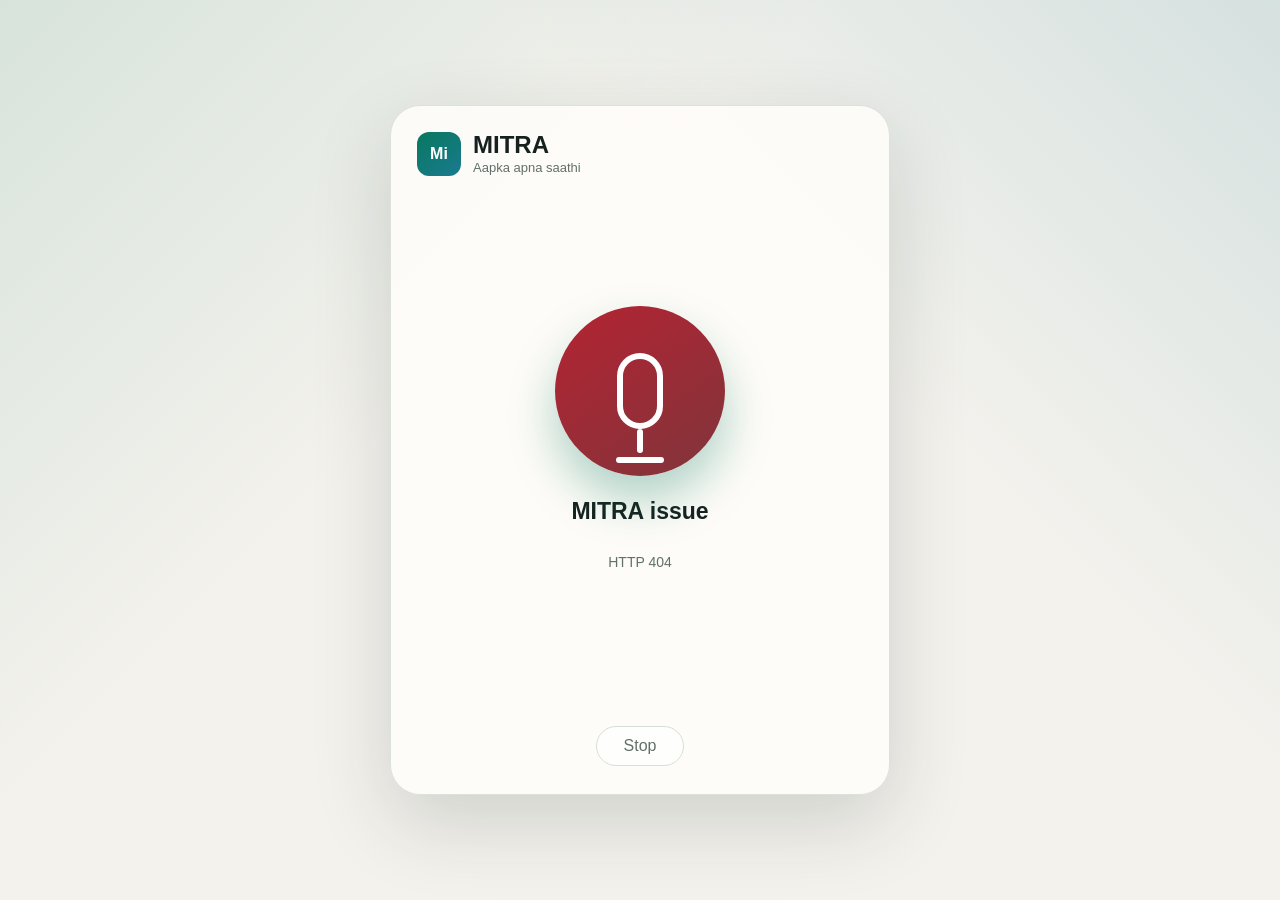
==== public/index.html @ 8587787d "initial commit" ====
<!doctype html>
<html lang="en">
  <head>
    <meta charset="utf-8">
    <meta name="viewport" content="width=device-width, initial-scale=1">
    <title>MITRA</title>
    <link rel="stylesheet" href="./styles.css">
  </head>
  <body>
    <main class="page">
      <section class="assistant" aria-label="MITRA voice assistant">
        <header class="brand">
          <div class="brand-mark">Mi</div>
          <div>
            <h1>MITRA</h1>
            <p>Aapka apna saathi</p>
          </div>
        </header>

        <div class="orb-wrap" aria-hidden="true">
          <div id="orb" class="orb">
            <span></span>
            <span></span>
            <span></span>
          </div>
        </div>

        <button id="micButton" class="mic-button" type="button" aria-label="Speak to MITRA">
          <span class="mic-icon"></span>
        </button>

        <p id="statusText" class="status">Checking MITRA</p>
        <p id="hintText" class="hint">Allow microphone access when the browser asks.</p>

        <div class="controls">
          <button id="stopButton" class="secondary" type="button">Stop</button>
        </div>
      </section>
    </main>

    <script src="./app.js"></script>
  </body>
</html>
---- public/styles.css ----
:root {
  --ink: #16211f;
  --muted: #61706b;
  --paper: #fffdfa;
  --line: #d8ded9;
  --green: #08785f;
  --green-2: #10a27c;
  --teal: #1a7a8f;
  --amber: #b56b14;
  --red: #b42332;
  --shadow: 0 28px 80px rgba(19, 37, 31, 0.16);
}

* {
  box-sizing: border-box;
}

body {
  margin: 0;
  min-height: 100vh;
  color: var(--ink);
  background:
    linear-gradient(135deg, rgba(8, 120, 95, 0.12), transparent 38%),
    linear-gradient(225deg, rgba(26, 122, 143, 0.14), transparent 36%),
    #f4f2ed;
  font-family: Inter, Segoe UI, Arial, sans-serif;
}

button {
  font: inherit;
}

.page {
  display: grid;
  min-height: 100vh;
  place-items: center;
  padding: 22px;
}

.assistant {
  position: relative;
  display: grid;
  width: min(500px, 100%);
  min-height: min(690px, calc(100vh - 44px));
  place-items: center;
  align-content: center;
  gap: 22px;
  overflow: hidden;
  border: 1px solid rgba(216, 222, 217, 0.9);
  border-radius: 30px;
  background: rgba(255, 253, 250, 0.88);
  box-shadow: var(--shadow);
}

.brand {
  position: absolute;
  top: 26px;
  left: 26px;
  display: flex;
  align-items: center;
  gap: 12px;
}

.brand-mark {
  display: grid;
  width: 44px;
  height: 44px;
  place-items: center;
  border-radius: 12px;
  color: white;
  background: linear-gradient(145deg, var(--green), var(--teal));
  font-weight: 800;
}

h1,
p {
  margin: 0;
}

h1 {
  font-size: 24px;
  letter-spacing: 0;
  line-height: 1;
}

.brand p {
  margin-top: 3px;
  color: var(--muted);
  font-size: 13px;
}

.orb-wrap {
  position: absolute;
  inset: 0;
  display: grid;
  place-items: center;
  pointer-events: none;
}

.orb {
  position: relative;
  width: 250px;
  height: 250px;
}

.orb span {
  position: absolute;
  inset: 0;
  border: 1px solid rgba(8, 120, 95, 0.22);
  border-radius: 50%;
  opacity: 0;
}

.assistant.listening .orb span,
.assistant.thinking .orb span,
.assistant.speaking .orb span {
  animation: pulse 2s ease-out infinite;
}

.orb span:nth-child(2) {
  animation-delay: 0.34s;
}

.orb span:nth-child(3) {
  animation-delay: 0.68s;
}

.mic-button {
  position: relative;
  display: grid;
  width: 170px;
  height: 170px;
  place-items: center;
  border: 0;
  border-radius: 50%;
  color: white;
  background: linear-gradient(145deg, var(--green), var(--green-2));
  box-shadow: 0 24px 48px rgba(8, 120, 95, 0.32);
  cursor: pointer;
  transition: transform 150ms ease, background 150ms ease, box-shadow 150ms ease;
}

.mic-button:hover {
  transform: translateY(-2px);
}

.mic-button:active {
  transform: scale(0.98);
}

.assistant.listening .mic-button {
  background: linear-gradient(145deg, var(--teal), var(--green));
}

.assistant.thinking .mic-button {
  background: linear-gradient(145deg, var(--amber), var(--green));
}

.assistant.error .mic-button {
  background: linear-gradient(145deg, var(--red), #80353b);
}

.mic-icon {
  position: relative;
  display: block;
  width: 46px;
  height: 76px;
  border: 6px solid currentColor;
  border-radius: 28px;
}

.mic-icon::before {
  content: "";
  position: absolute;
  left: 50%;
  bottom: -30px;
  width: 6px;
  height: 24px;
  border-radius: 999px;
  background: currentColor;
  transform: translateX(-50%);
}

.mic-icon::after {
  content: "";
  position: absolute;
  left: 50%;
  bottom: -40px;
  width: 48px;
  height: 6px;
  border-radius: 999px;
  background: currentColor;
  transform: translateX(-50%);
}

.status {
  min-height: 32px;
  color: var(--ink);
  font-size: 23px;
  font-weight: 800;
  text-align: center;
}

.hint {
  max-width: 310px;
  min-height: 42px;
  color: var(--muted);
  font-size: 14px;
  line-height: 1.45;
  text-align: center;
}

.controls {
  position: absolute;
  bottom: 28px;
}

.secondary {
  min-width: 88px;
  min-height: 40px;
  border: 1px solid var(--line);
  border-radius: 999px;
  color: var(--muted);
  background: rgba(255, 255, 255, 0.72);
  cursor: pointer;
}

@keyframes pulse {
  0% {
    opacity: 0.62;
    transform: scale(0.62);
  }
  100% {
    opacity: 0;
    transform: scale(1.5);
  }
}

@media (max-width: 560px) {
  .page {
    padding: 0;
  }

  .assistant {
    min-height: 100vh;
    border: 0;
    border-radius: 0;
  }

  .brand {
    top: 22px;
    left: 22px;
  }
}
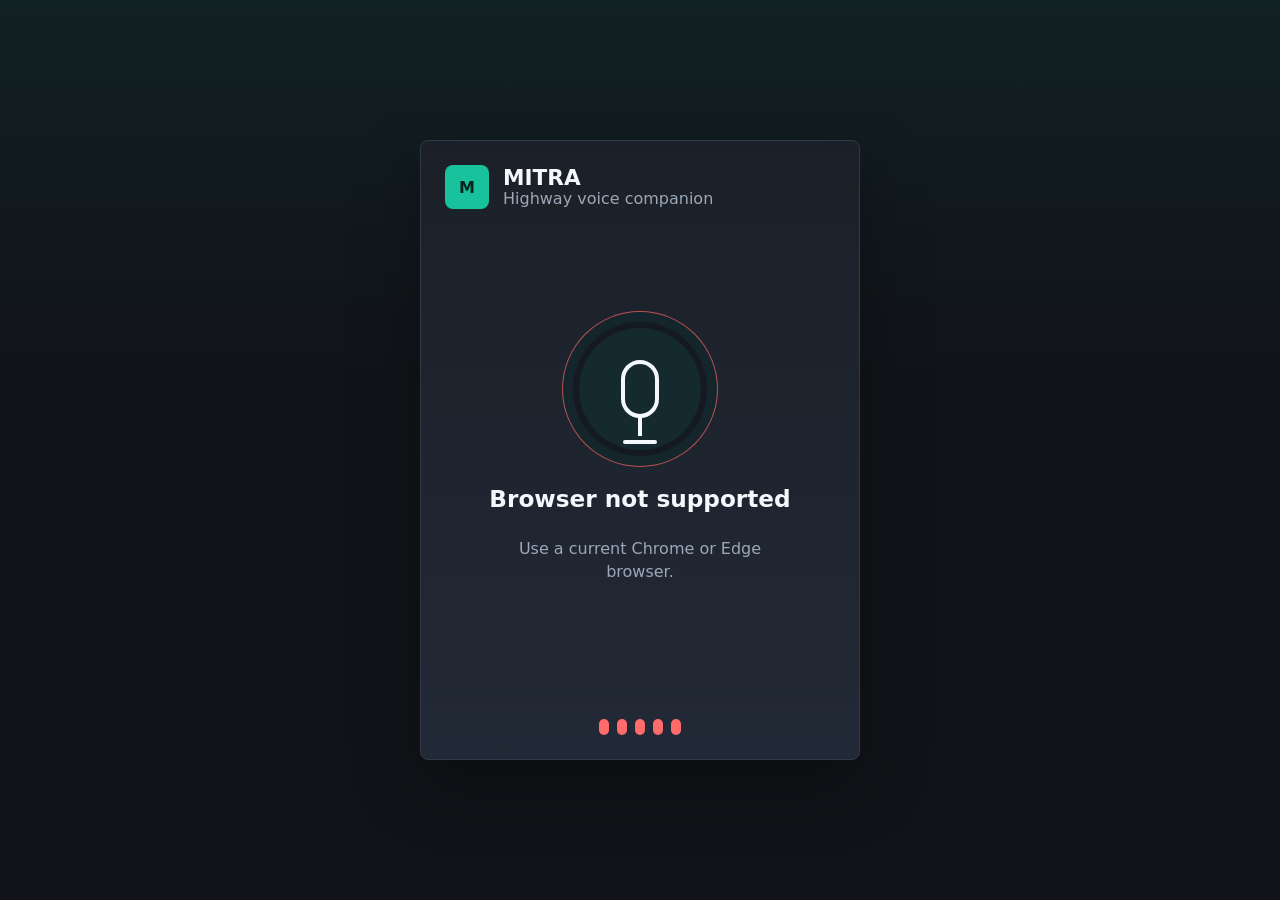
==== commit 05f46296: "feat: custom pipeline" ====
--- a/public/index.html
+++ b/public/index.html
@@ -7,34 +7,34 @@
     <link rel="stylesheet" href="./styles.css">
   </head>
   <body>
-    <main class="page">
-      <section class="assistant" aria-label="MITRA voice assistant">
-        <header class="brand">
-          <div class="brand-mark">Mi</div>
+    <main class="shell">
+      <section class="panel" aria-label="MITRA voice assistant">
+        <header class="topbar">
+          <div class="mark" aria-hidden="true">M</div>
           <div>
             <h1>MITRA</h1>
-            <p>Aapka apna saathi</p>
+            <p>Highway voice companion</p>
           </div>
         </header>
 
-        <div class="orb-wrap" aria-hidden="true">
-          <div id="orb" class="orb">
-            <span></span>
-            <span></span>
-            <span></span>
-          </div>
+        <div class="stage" aria-live="polite">
+          <button id="micButton" class="mic-button" type="button" aria-label="Talk to MITRA">
+            <span class="pulse" aria-hidden="true"></span>
+            <span class="mic-shape" aria-hidden="true"></span>
+          </button>
+          <p id="statusText" class="status">Tap to speak</p>
+          <p id="hintText" class="hint">MITRA will listen for a short turn and reply by voice.</p>
         </div>
 
-        <button id="micButton" class="mic-button" type="button" aria-label="Speak to MITRA">
-          <span class="mic-icon"></span>
-        </button>
+        <div class="meter" aria-hidden="true">
+          <span></span>
+          <span></span>
+          <span></span>
+          <span></span>
+          <span></span>
+        </div>
 
-        <p id="statusText" class="status">Checking MITRA</p>
-        <p id="hintText" class="hint">Allow microphone access when the browser asks.</p>
-
-        <div class="controls">
-          <button id="stopButton" class="secondary" type="button">Stop</button>
-        </div>
+        <audio id="remoteAudio" autoplay playsinline></audio>
       </section>
     </main>
 
--- a/public/styles.css
+++ b/public/styles.css
@@ -1,14 +1,14 @@
 :root {
-  --ink: #16211f;
-  --muted: #61706b;
-  --paper: #fffdfa;
-  --line: #d8ded9;
-  --green: #08785f;
-  --green-2: #10a27c;
-  --teal: #1a7a8f;
-  --amber: #b56b14;
-  --red: #b42332;
-  --shadow: 0 28px 80px rgba(19, 37, 31, 0.16);
+  color-scheme: dark;
+  --bg: #111318;
+  --panel: #1b2028;
+  --panel-2: #222936;
+  --text: #f4f7fb;
+  --muted: #9ca8b7;
+  --line: #303948;
+  --accent: #18c29c;
+  --accent-2: #f5b84b;
+  --danger: #ff6b6b;
 }
 
 * {
@@ -18,237 +18,238 @@
 body {
   margin: 0;
   min-height: 100vh;
-  color: var(--ink);
+  font-family: Inter, ui-sans-serif, system-ui, -apple-system, BlinkMacSystemFont, "Segoe UI", sans-serif;
   background:
-    linear-gradient(135deg, rgba(8, 120, 95, 0.12), transparent 38%),
-    linear-gradient(225deg, rgba(26, 122, 143, 0.14), transparent 36%),
-    #f4f2ed;
-  font-family: Inter, Segoe UI, Arial, sans-serif;
-}
-
-button {
-  font: inherit;
-}
-
-.page {
-  display: grid;
+    linear-gradient(180deg, rgba(24, 194, 156, 0.08), transparent 42%),
+    var(--bg);
+  color: var(--text);
+}
+
+.shell {
   min-height: 100vh;
-  place-items: center;
-  padding: 22px;
-}
-
-.assistant {
-  position: relative;
-  display: grid;
-  width: min(500px, 100%);
-  min-height: min(690px, calc(100vh - 44px));
-  place-items: center;
-  align-content: center;
-  gap: 22px;
-  overflow: hidden;
-  border: 1px solid rgba(216, 222, 217, 0.9);
-  border-radius: 30px;
-  background: rgba(255, 253, 250, 0.88);
-  box-shadow: var(--shadow);
-}
-
-.brand {
-  position: absolute;
-  top: 26px;
-  left: 26px;
+  display: grid;
+  place-items: center;
+  padding: 24px;
+}
+
+.panel {
+  width: min(440px, 100%);
+  min-height: 620px;
+  display: grid;
+  grid-template-rows: auto 1fr auto;
+  gap: 24px;
+  padding: 24px;
+  border: 1px solid var(--line);
+  border-radius: 8px;
+  background: linear-gradient(180deg, var(--panel), var(--panel-2));
+  box-shadow: 0 24px 70px rgba(0, 0, 0, 0.3);
+}
+
+.topbar {
   display: flex;
   align-items: center;
-  gap: 12px;
-}
-
-.brand-mark {
-  display: grid;
+  gap: 14px;
+}
+
+.mark {
   width: 44px;
   height: 44px;
-  place-items: center;
-  border-radius: 12px;
-  color: white;
-  background: linear-gradient(145deg, var(--green), var(--teal));
+  display: grid;
+  place-items: center;
+  border-radius: 8px;
+  background: var(--accent);
+  color: #06241d;
   font-weight: 800;
 }
 
-h1,
+h1 {
+  margin: 0;
+  font-size: 1.35rem;
+  line-height: 1.1;
+  letter-spacing: 0;
+}
+
 p {
   margin: 0;
 }
 
-h1 {
-  font-size: 24px;
-  letter-spacing: 0;
-  line-height: 1;
-}
-
-.brand p {
-  margin-top: 3px;
+.topbar p,
+.hint {
   color: var(--muted);
-  font-size: 13px;
-}
-
-.orb-wrap {
-  position: absolute;
-  inset: 0;
-  display: grid;
-  place-items: center;
-  pointer-events: none;
-}
-
-.orb {
-  position: relative;
-  width: 250px;
-  height: 250px;
-}
-
-.orb span {
-  position: absolute;
-  inset: 0;
-  border: 1px solid rgba(8, 120, 95, 0.22);
-  border-radius: 50%;
-  opacity: 0;
-}
-
-.assistant.listening .orb span,
-.assistant.thinking .orb span,
-.assistant.speaking .orb span {
-  animation: pulse 2s ease-out infinite;
-}
-
-.orb span:nth-child(2) {
-  animation-delay: 0.34s;
-}
-
-.orb span:nth-child(3) {
-  animation-delay: 0.68s;
+}
+
+.stage {
+  display: grid;
+  place-items: center;
+  align-content: center;
+  gap: 18px;
+  text-align: center;
 }
 
 .mic-button {
   position: relative;
-  display: grid;
-  width: 170px;
-  height: 170px;
-  place-items: center;
-  border: 0;
+  width: 156px;
+  height: 156px;
+  display: grid;
+  place-items: center;
+  border: 1px solid rgba(24, 194, 156, 0.46);
   border-radius: 50%;
-  color: white;
-  background: linear-gradient(145deg, var(--green), var(--green-2));
-  box-shadow: 0 24px 48px rgba(8, 120, 95, 0.32);
+  background: #141922;
+  color: var(--text);
   cursor: pointer;
-  transition: transform 150ms ease, background 150ms ease, box-shadow 150ms ease;
-}
-
-.mic-button:hover {
-  transform: translateY(-2px);
-}
-
-.mic-button:active {
-  transform: scale(0.98);
-}
-
-.assistant.listening .mic-button {
-  background: linear-gradient(145deg, var(--teal), var(--green));
-}
-
-.assistant.thinking .mic-button {
-  background: linear-gradient(145deg, var(--amber), var(--green));
-}
-
-.assistant.error .mic-button {
-  background: linear-gradient(145deg, var(--red), #80353b);
-}
-
-.mic-icon {
+  box-shadow: inset 0 0 0 10px rgba(24, 194, 156, 0.07);
+}
+
+.mic-button:focus-visible {
+  outline: 3px solid var(--accent-2);
+  outline-offset: 5px;
+}
+
+.pulse {
+  position: absolute;
+  inset: 16px;
+  border-radius: 50%;
+  background: rgba(24, 194, 156, 0.1);
+}
+
+.mic-shape {
   position: relative;
-  display: block;
-  width: 46px;
-  height: 76px;
-  border: 6px solid currentColor;
-  border-radius: 28px;
-}
-
-.mic-icon::before {
+  width: 38px;
+  height: 58px;
+  border: 4px solid currentColor;
+  border-radius: 24px;
+}
+
+.mic-shape::before {
+  content: "";
+  position: absolute;
+  left: 50%;
+  bottom: -22px;
+  width: 4px;
+  height: 20px;
+  transform: translateX(-50%);
+  background: currentColor;
+}
+
+.mic-shape::after {
   content: "";
   position: absolute;
   left: 50%;
   bottom: -30px;
-  width: 6px;
-  height: 24px;
+  width: 34px;
+  height: 4px;
+  transform: translateX(-50%);
+  background: currentColor;
+  border-radius: 4px;
+}
+
+.status {
+  min-height: 34px;
+  font-size: 1.45rem;
+  font-weight: 720;
+  line-height: 1.2;
+}
+
+.hint {
+  min-height: 48px;
+  max-width: 300px;
+  line-height: 1.45;
+}
+
+.meter {
+  height: 48px;
+  display: flex;
+  justify-content: center;
+  align-items: end;
+  gap: 8px;
+}
+
+.meter span {
+  width: 10px;
+  height: 16px;
   border-radius: 999px;
-  background: currentColor;
-  transform: translateX(-50%);
-}
-
-.mic-icon::after {
-  content: "";
-  position: absolute;
-  left: 50%;
-  bottom: -40px;
-  width: 48px;
-  height: 6px;
-  border-radius: 999px;
-  background: currentColor;
-  transform: translateX(-50%);
-}
-
-.status {
-  min-height: 32px;
-  color: var(--ink);
-  font-size: 23px;
-  font-weight: 800;
-  text-align: center;
-}
-
-.hint {
-  max-width: 310px;
-  min-height: 42px;
-  color: var(--muted);
-  font-size: 14px;
-  line-height: 1.45;
-  text-align: center;
-}
-
-.controls {
-  position: absolute;
-  bottom: 28px;
-}
-
-.secondary {
-  min-width: 88px;
-  min-height: 40px;
-  border: 1px solid var(--line);
-  border-radius: 999px;
-  color: var(--muted);
-  background: rgba(255, 255, 255, 0.72);
-  cursor: pointer;
-}
-
-@keyframes pulse {
-  0% {
-    opacity: 0.62;
-    transform: scale(0.62);
-  }
+  background: var(--line);
+  transition: height 160ms ease, background 160ms ease;
+}
+
+body[data-mode="listening"] .meter span,
+body[data-mode="speaking"] .meter span {
+  background: var(--accent);
+  animation: level 800ms ease-in-out infinite;
+}
+
+body[data-mode="listening"] .pulse,
+body[data-mode="speaking"] .pulse {
+  animation: breathe 1100ms ease-in-out infinite;
+}
+
+body[data-mode="thinking"] .meter span,
+body[data-mode="connecting"] .meter span {
+  background: var(--accent-2);
+}
+
+body[data-mode="error"] .mic-button {
+  border-color: rgba(255, 107, 107, 0.7);
+}
+
+body[data-mode="error"] .meter span {
+  background: var(--danger);
+}
+
+.meter span:nth-child(2) {
+  animation-delay: 90ms;
+}
+
+.meter span:nth-child(3) {
+  animation-delay: 180ms;
+}
+
+.meter span:nth-child(4) {
+  animation-delay: 270ms;
+}
+
+.meter span:nth-child(5) {
+  animation-delay: 360ms;
+}
+
+audio {
+  display: none;
+}
+
+@keyframes breathe {
+  0%,
   100% {
-    opacity: 0;
-    transform: scale(1.5);
-  }
-}
-
-@media (max-width: 560px) {
-  .page {
-    padding: 0;
-  }
-
-  .assistant {
-    min-height: 100vh;
-    border: 0;
-    border-radius: 0;
-  }
-
-  .brand {
-    top: 22px;
-    left: 22px;
-  }
-}
+    transform: scale(0.92);
+    opacity: 0.68;
+  }
+  50% {
+    transform: scale(1.08);
+    opacity: 1;
+  }
+}
+
+@keyframes level {
+  0%,
+  100% {
+    height: 14px;
+  }
+  50% {
+    height: 42px;
+  }
+}
+
+@media (max-width: 520px) {
+  .shell {
+    padding: 12px;
+  }
+
+  .panel {
+    min-height: calc(100vh - 24px);
+    padding: 20px;
+  }
+
+  .mic-button {
+    width: 138px;
+    height: 138px;
+  }
+}
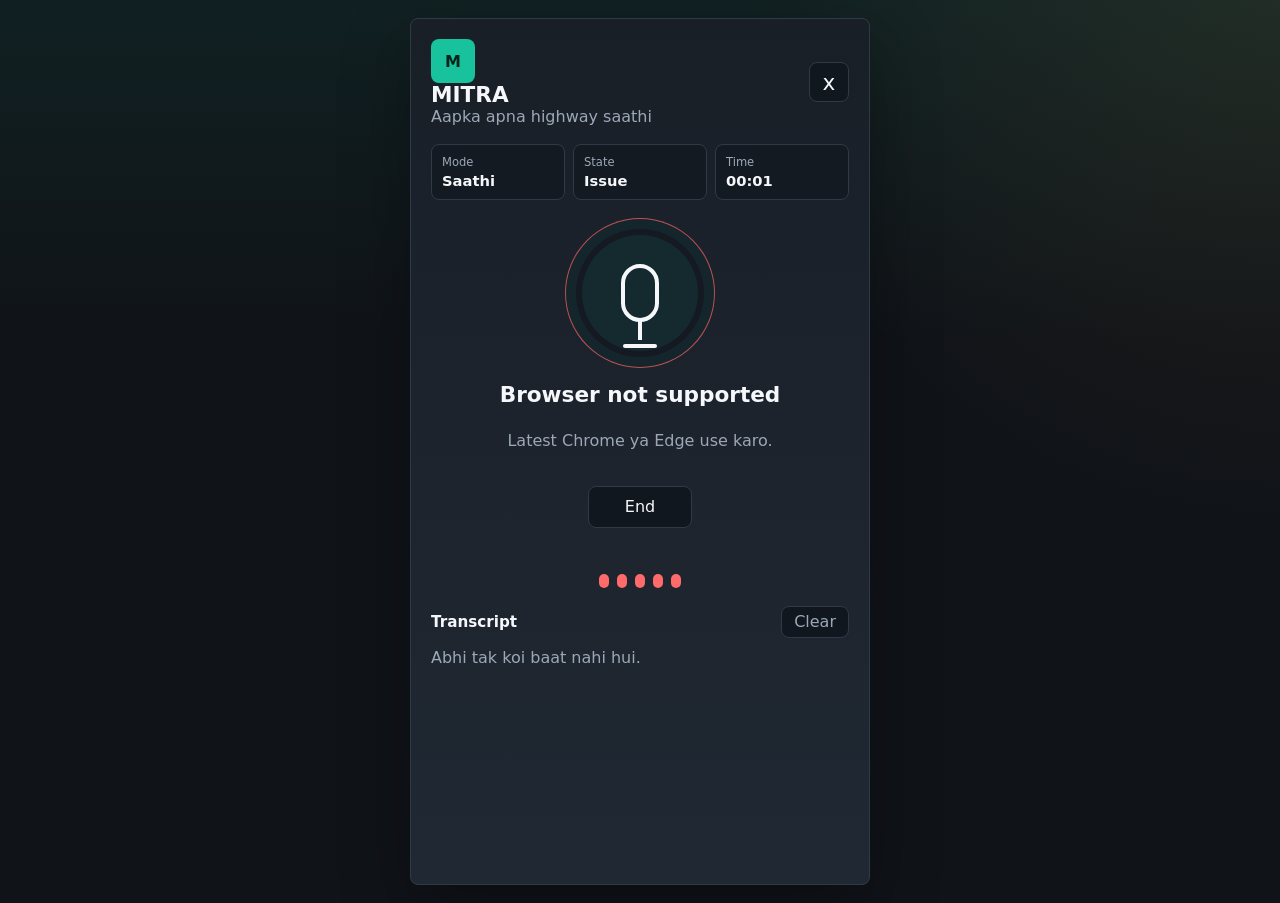
==== commit 5e10975f: "feat: webrtc , custom pipeline" ====
--- a/public/index.html
+++ b/public/index.html
@@ -7,23 +7,44 @@
     <link rel="stylesheet" href="./styles.css">
   </head>
   <body>
-    <main class="shell">
-      <section class="panel" aria-label="MITRA voice assistant">
+    <main class="app-shell">
+      <section class="cockpit" aria-label="MITRA cockpit">
         <header class="topbar">
-          <div class="mark" aria-hidden="true">M</div>
+          <div class="brand-row">
+            <div class="mark" aria-hidden="true">M</div>
+            <div>
+              <h1>MITRA</h1>
+              <p id="profileLine">Aapka apna highway saathi</p>
+            </div>
+          </div>
+          <button id="logoutButton" class="icon-button" type="button" aria-label="Logout" title="Logout">
+            <span aria-hidden="true">x</span>
+          </button>
+        </header>
+
+        <div class="trip-strip" aria-label="session status">
           <div>
-            <h1>MITRA</h1>
-            <p>Highway voice companion</p>
+            <span>Mode</span>
+            <strong>Saathi</strong>
           </div>
-        </header>
+          <div>
+            <span>State</span>
+            <strong id="safetyState">Ready</strong>
+          </div>
+          <div>
+            <span>Time</span>
+            <strong id="durationText">00:00</strong>
+          </div>
+        </div>
 
         <div class="stage" aria-live="polite">
           <button id="micButton" class="mic-button" type="button" aria-label="Talk to MITRA">
             <span class="pulse" aria-hidden="true"></span>
             <span class="mic-shape" aria-hidden="true"></span>
           </button>
-          <p id="statusText" class="status">Tap to speak</p>
-          <p id="hintText" class="hint">MITRA will listen for a short turn and reply by voice.</p>
+          <p id="statusText" class="status">Tap to start</p>
+          <p id="hintText" class="hint">Ek baar tap karo, phir direct baat chalu.</p>
+          <button id="endButton" class="secondary-button" type="button">End</button>
         </div>
 
         <div class="meter" aria-hidden="true">
@@ -34,6 +55,16 @@
           <span></span>
         </div>
 
+        <section class="transcript-wrap" aria-label="Conversation transcript">
+          <div class="transcript-head">
+            <h2>Transcript</h2>
+            <button id="clearTranscriptButton" class="text-button" type="button">Clear</button>
+          </div>
+          <div id="transcriptList" class="transcript-list">
+            <p class="empty-transcript">Abhi tak koi baat nahi hui.</p>
+          </div>
+        </section>
+
         <audio id="remoteAudio" autoplay playsinline></audio>
       </section>
     </main>
--- a/public/styles.css
+++ b/public/styles.css
@@ -1,14 +1,17 @@
 :root {
   color-scheme: dark;
-  --bg: #111318;
-  --panel: #1b2028;
-  --panel-2: #222936;
-  --text: #f4f7fb;
+  --bg: #101318;
+  --panel: #191f27;
+  --panel-2: #202833;
+  --surface: #11171f;
+  --text: #f5f7fb;
   --muted: #9ca8b7;
-  --line: #303948;
+  --line: #303a47;
   --accent: #18c29c;
   --accent-2: #f5b84b;
   --danger: #ff6b6b;
+  --user: #253247;
+  --mitra: #123a33;
 }
 
 * {
@@ -20,35 +23,57 @@
   min-height: 100vh;
   font-family: Inter, ui-sans-serif, system-ui, -apple-system, BlinkMacSystemFont, "Segoe UI", sans-serif;
   background:
-    linear-gradient(180deg, rgba(24, 194, 156, 0.08), transparent 42%),
+    linear-gradient(180deg, rgba(24, 194, 156, 0.08), transparent 38%),
+    radial-gradient(circle at top right, rgba(245, 184, 75, 0.08), transparent 34%),
     var(--bg);
   color: var(--text);
 }
 
-.shell {
+button,
+input {
+  font: inherit;
+}
+
+button {
+  cursor: pointer;
+}
+
+.app-shell,
+.login-shell {
   min-height: 100vh;
   display: grid;
   place-items: center;
-  padding: 24px;
-}
-
-.panel {
-  width: min(440px, 100%);
-  min-height: 620px;
-  display: grid;
-  grid-template-rows: auto 1fr auto;
-  gap: 24px;
-  padding: 24px;
+  padding: 18px;
+}
+
+.cockpit,
+.login-panel {
+  width: min(460px, 100%);
   border: 1px solid var(--line);
   border-radius: 8px;
   background: linear-gradient(180deg, var(--panel), var(--panel-2));
-  box-shadow: 0 24px 70px rgba(0, 0, 0, 0.3);
-}
-
-.topbar {
+  box-shadow: 0 24px 70px rgba(0, 0, 0, 0.32);
+}
+
+.cockpit {
+  min-height: min(780px, calc(100vh - 24px));
+  display: grid;
+  grid-template-rows: auto auto 1fr auto minmax(180px, 240px) auto;
+  gap: 18px;
+  padding: 20px;
+}
+
+.topbar,
+.login-brand {
   display: flex;
   align-items: center;
+  justify-content: space-between;
   gap: 14px;
+}
+
+.brand-row,
+.login-brand {
+  justify-content: flex-start;
 }
 
 .mark {
@@ -59,50 +84,102 @@
   border-radius: 8px;
   background: var(--accent);
   color: #06241d;
-  font-weight: 800;
+  font-weight: 850;
+}
+
+h1,
+h2,
+p {
+  margin: 0;
 }
 
 h1 {
-  margin: 0;
   font-size: 1.35rem;
   line-height: 1.1;
   letter-spacing: 0;
 }
 
-p {
-  margin: 0;
+h2 {
+  font-size: 0.95rem;
+  letter-spacing: 0;
 }
 
 .topbar p,
-.hint {
+.login-brand p,
+.hint,
+.empty-transcript,
+.login-status {
   color: var(--muted);
+}
+
+.icon-button {
+  width: 40px;
+  height: 40px;
+  border: 1px solid var(--line);
+  border-radius: 8px;
+  background: var(--surface);
+  color: var(--text);
+  font-size: 1.35rem;
+  line-height: 1;
+}
+
+.trip-strip {
+  display: grid;
+  grid-template-columns: repeat(3, minmax(0, 1fr));
+  gap: 8px;
+}
+
+.trip-strip div {
+  min-width: 0;
+  padding: 10px;
+  border: 1px solid var(--line);
+  border-radius: 8px;
+  background: rgba(17, 23, 31, 0.7);
+}
+
+.trip-strip span {
+  display: block;
+  color: var(--muted);
+  font-size: 0.72rem;
+}
+
+.trip-strip strong {
+  display: block;
+  margin-top: 3px;
+  overflow: hidden;
+  text-overflow: ellipsis;
+  white-space: nowrap;
+  font-size: 0.92rem;
 }
 
 .stage {
   display: grid;
   place-items: center;
   align-content: center;
-  gap: 18px;
+  gap: 14px;
   text-align: center;
 }
 
 .mic-button {
   position: relative;
-  width: 156px;
-  height: 156px;
+  width: 150px;
+  height: 150px;
   display: grid;
   place-items: center;
-  border: 1px solid rgba(24, 194, 156, 0.46);
+  border: 1px solid rgba(24, 194, 156, 0.48);
   border-radius: 50%;
   background: #141922;
   color: var(--text);
-  cursor: pointer;
   box-shadow: inset 0 0 0 10px rgba(24, 194, 156, 0.07);
 }
 
-.mic-button:focus-visible {
+.mic-button:focus-visible,
+.secondary-button:focus-visible,
+.login-button:focus-visible,
+.text-button:focus-visible,
+.icon-button:focus-visible {
   outline: 3px solid var(--accent-2);
-  outline-offset: 5px;
+  outline-offset: 4px;
 }
 
 .pulse {
@@ -145,19 +222,39 @@
 
 .status {
   min-height: 34px;
-  font-size: 1.45rem;
-  font-weight: 720;
+  font-size: 1.35rem;
+  font-weight: 760;
   line-height: 1.2;
 }
 
 .hint {
-  min-height: 48px;
-  max-width: 300px;
-  line-height: 1.45;
+  min-height: 42px;
+  max-width: 320px;
+  line-height: 1.42;
+}
+
+.secondary-button,
+.login-button,
+.text-button {
+  border: 1px solid var(--line);
+  border-radius: 8px;
+  background: var(--surface);
+  color: var(--text);
+}
+
+.secondary-button {
+  min-width: 104px;
+  min-height: 42px;
+  padding: 0 18px;
+}
+
+.secondary-button:disabled {
+  cursor: default;
+  opacity: 0.42;
 }
 
 .meter {
-  height: 48px;
+  height: 42px;
   display: flex;
   justify-content: center;
   align-items: end;
@@ -166,7 +263,7 @@
 
 .meter span {
   width: 10px;
-  height: 16px;
+  height: 14px;
   border-radius: 999px;
   background: var(--line);
   transition: height 160ms ease, background 160ms ease;
@@ -212,8 +309,113 @@
   animation-delay: 360ms;
 }
 
+.transcript-wrap {
+  min-height: 0;
+  display: grid;
+  grid-template-rows: auto 1fr;
+  gap: 10px;
+}
+
+.transcript-head {
+  display: flex;
+  align-items: center;
+  justify-content: space-between;
+}
+
+.text-button {
+  min-height: 32px;
+  padding: 0 12px;
+  color: var(--muted);
+}
+
+.transcript-list {
+  min-height: 0;
+  overflow: auto;
+  display: flex;
+  flex-direction: column;
+  gap: 10px;
+  padding-right: 4px;
+}
+
+.bubble {
+  max-width: 88%;
+  padding: 10px 12px;
+  border-radius: 8px;
+  line-height: 1.42;
+}
+
+.bubble span {
+  display: block;
+  margin-bottom: 4px;
+  color: var(--muted);
+  font-size: 0.72rem;
+  font-weight: 700;
+}
+
+.bubble.user {
+  align-self: flex-end;
+  background: var(--user);
+}
+
+.bubble.mitra {
+  align-self: flex-start;
+  background: var(--mitra);
+}
+
 audio {
   display: none;
+}
+
+.login-body {
+  background:
+    linear-gradient(180deg, rgba(24, 194, 156, 0.1), transparent 42%),
+    radial-gradient(circle at bottom left, rgba(245, 184, 75, 0.1), transparent 34%),
+    var(--bg);
+}
+
+.login-panel {
+  padding: 24px;
+}
+
+.login-form {
+  display: grid;
+  gap: 14px;
+  margin-top: 28px;
+}
+
+.login-form label {
+  display: grid;
+  gap: 7px;
+  color: var(--muted);
+  font-size: 0.86rem;
+}
+
+.login-form input {
+  width: 100%;
+  min-height: 46px;
+  border: 1px solid var(--line);
+  border-radius: 8px;
+  padding: 0 12px;
+  background: var(--surface);
+  color: var(--text);
+  outline: none;
+}
+
+.login-form input:focus {
+  border-color: var(--accent);
+}
+
+.login-button {
+  min-height: 48px;
+  margin-top: 4px;
+  background: var(--accent);
+  color: #05231c;
+  font-weight: 800;
+}
+
+.login-status {
+  min-height: 24px;
+  text-align: center;
 }
 
 @keyframes breathe {
@@ -234,22 +436,28 @@
     height: 14px;
   }
   50% {
-    height: 42px;
+    height: 40px;
   }
 }
 
 @media (max-width: 520px) {
-  .shell {
-    padding: 12px;
-  }
-
-  .panel {
-    min-height: calc(100vh - 24px);
-    padding: 20px;
+  .app-shell,
+  .login-shell {
+    padding: 10px;
+  }
+
+  .cockpit {
+    min-height: calc(100vh - 20px);
+    padding: 16px;
+    gap: 14px;
   }
 
   .mic-button {
-    width: 138px;
-    height: 138px;
-  }
-}
+    width: 132px;
+    height: 132px;
+  }
+
+  .trip-strip div {
+    padding: 8px;
+  }
+}
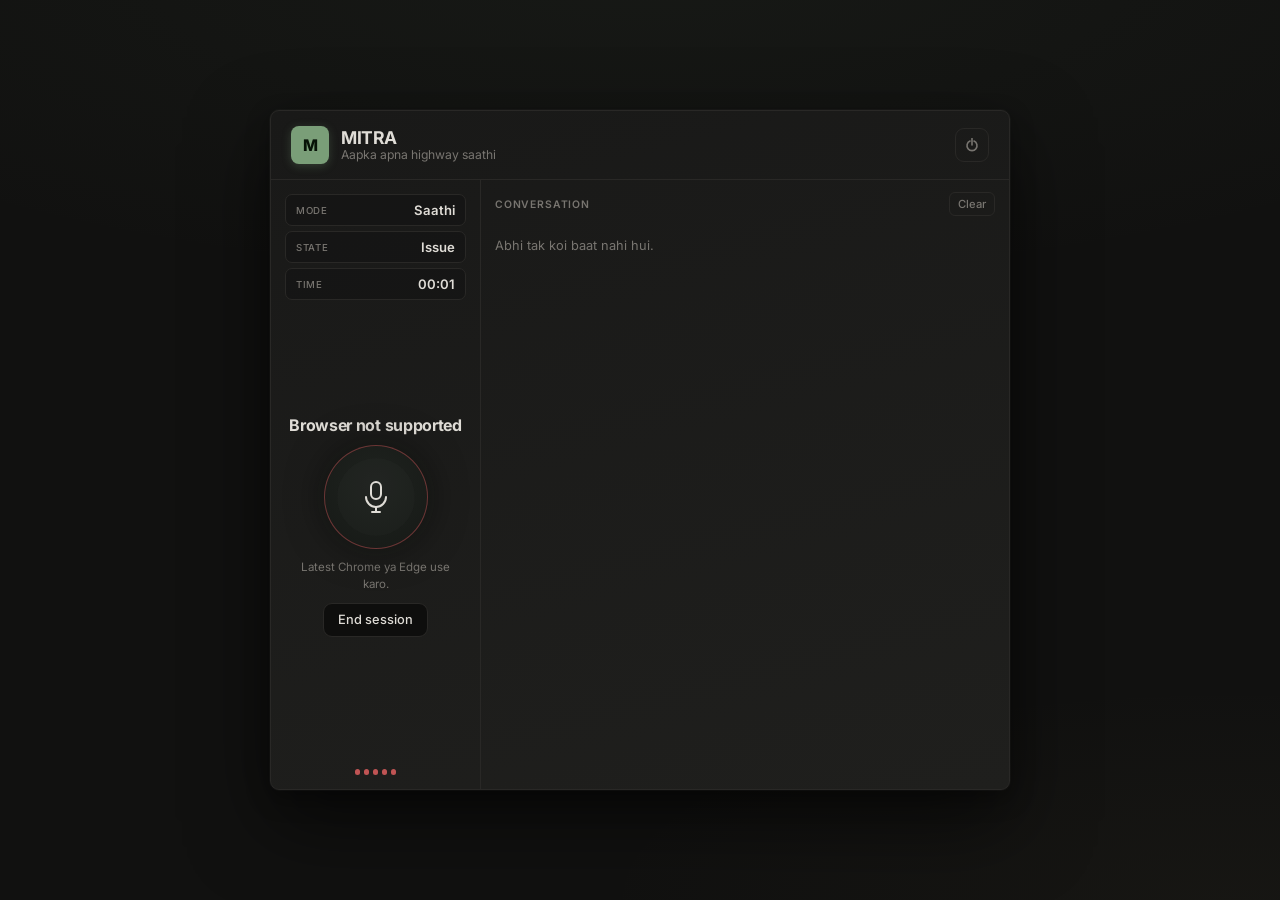
==== commit 48522bdd: "fix: UI redesign" ====
--- a/public/index.html
+++ b/public/index.html
@@ -4,11 +4,16 @@
     <meta charset="utf-8">
     <meta name="viewport" content="width=device-width, initial-scale=1">
     <title>MITRA</title>
+    <link rel="preconnect" href="https://fonts.googleapis.com">
+    <link rel="preconnect" href="https://fonts.gstatic.com" crossorigin>
+    <link href="https://fonts.googleapis.com/css2?family=Inter:opsz,wght@14..32,400;14..32,500;14..32,600;14..32,700;14..32,800&display=swap" rel="stylesheet">
     <link rel="stylesheet" href="./styles.css">
   </head>
   <body>
     <main class="app-shell">
       <section class="cockpit" aria-label="MITRA cockpit">
+
+        <!-- Full-width header -->
         <header class="topbar">
           <div class="brand-row">
             <div class="mark" aria-hidden="true">M</div>
@@ -18,52 +23,58 @@
             </div>
           </div>
           <button id="logoutButton" class="icon-button" type="button" aria-label="Logout" title="Logout">
-            <span aria-hidden="true">x</span>
+            <svg width="14" height="14" viewBox="0 0 14 14" fill="none" stroke="currentColor" stroke-width="1.6" stroke-linecap="round" aria-hidden="true">
+              <path d="M9 3A5 5 0 1 1 5 3"/>
+              <line x1="7" y1="0.5" x2="7" y2="7"/>
+            </svg>
           </button>
         </header>
 
-        <div class="trip-strip" aria-label="session status">
-          <div>
-            <span>Mode</span>
-            <strong>Saathi</strong>
+        <!-- Two-column body -->
+        <div class="cockpit-body">
+
+          <!-- Left: controls -->
+          <div class="controls-col">
+
+            <div class="trip-strip" aria-label="session status">
+              <div><span>Mode</span><strong>Saathi</strong></div>
+              <div><span>State</span><strong id="safetyState">Ready</strong></div>
+              <div><span>Time</span><strong id="durationText">00:00</strong></div>
+            </div>
+
+            <div class="stage" aria-live="polite">
+              <p id="statusText" class="status">Tap to start</p>
+              <button id="micButton" class="mic-button" type="button" aria-label="Talk to MITRA">
+                <span class="pulse" aria-hidden="true"></span>
+                <svg class="mic-icon" width="22" height="32" viewBox="0 0 22 32" fill="none" stroke="currentColor" stroke-width="2" stroke-linecap="round" stroke-linejoin="round" aria-hidden="true">
+                  <rect x="6" y="1" width="10" height="17" rx="5"/>
+                  <path d="M1 16c0 5.52 4.48 10 10 10s10-4.48 10-10"/>
+                  <line x1="11" y1="26" x2="11" y2="31"/>
+                  <line x1="7" y1="31" x2="15" y2="31"/>
+                </svg>
+              </button>
+              <p id="hintText" class="hint">Ek baar tap karo, phir direct baat chalu.</p>
+              <button id="endButton" class="secondary-button" type="button">End session</button>
+            </div>
+
+            <div class="meter" aria-hidden="true">
+              <span></span><span></span><span></span><span></span><span></span>
+            </div>
+
           </div>
-          <div>
-            <span>State</span>
-            <strong id="safetyState">Ready</strong>
-          </div>
-          <div>
-            <span>Time</span>
-            <strong id="durationText">00:00</strong>
-          </div>
-        </div>
 
-        <div class="stage" aria-live="polite">
-          <button id="micButton" class="mic-button" type="button" aria-label="Talk to MITRA">
-            <span class="pulse" aria-hidden="true"></span>
-            <span class="mic-shape" aria-hidden="true"></span>
-          </button>
-          <p id="statusText" class="status">Tap to start</p>
-          <p id="hintText" class="hint">Ek baar tap karo, phir direct baat chalu.</p>
-          <button id="endButton" class="secondary-button" type="button">End</button>
-        </div>
+          <!-- Right: transcript -->
+          <section class="transcript-wrap" aria-label="Conversation transcript">
+            <div class="transcript-head">
+              <h2>Conversation</h2>
+              <button id="clearTranscriptButton" class="text-button" type="button">Clear</button>
+            </div>
+            <div id="transcriptList" class="transcript-list">
+              <p class="empty-transcript">Abhi tak koi baat nahi hui.</p>
+            </div>
+          </section>
 
-        <div class="meter" aria-hidden="true">
-          <span></span>
-          <span></span>
-          <span></span>
-          <span></span>
-          <span></span>
-        </div>
-
-        <section class="transcript-wrap" aria-label="Conversation transcript">
-          <div class="transcript-head">
-            <h2>Transcript</h2>
-            <button id="clearTranscriptButton" class="text-button" type="button">Clear</button>
-          </div>
-          <div id="transcriptList" class="transcript-list">
-            <p class="empty-transcript">Abhi tak koi baat nahi hui.</p>
-          </div>
-        </section>
+        </div><!-- /.cockpit-body -->
 
         <audio id="remoteAudio" autoplay playsinline></audio>
       </section>
--- a/public/styles.css
+++ b/public/styles.css
@@ -1,176 +1,261 @@
 :root {
   color-scheme: dark;
-  --bg: #101318;
-  --panel: #191f27;
-  --panel-2: #202833;
-  --surface: #11171f;
-  --text: #f5f7fb;
-  --muted: #9ca8b7;
-  --line: #303a47;
-  --accent: #18c29c;
-  --accent-2: #f5b84b;
-  --danger: #ff6b6b;
-  --user: #253247;
-  --mitra: #123a33;
-}
-
-* {
-  box-sizing: border-box;
-}
+  --bg:      #111110;
+  --panel:   #191918;
+  --panel-2: #1f1f1d;
+  --surface: #0e0e0d;
+  --text:    #dfdcd6;
+  --muted:   #787570;
+  --line:    #292826;
+  --accent:  #7a9e78;
+  --accent-2:#9e8c5e;
+  --danger:  #c05454;
+  --user:    #1e1e1c;
+  --mitra:   #191e18;
+  --radius:  9px;
+}
+
+*, *::before, *::after { box-sizing: border-box; }
+button, input { font: inherit; }
+button { cursor: pointer; }
+h1, h2, p { margin: 0; }
 
 body {
   margin: 0;
   min-height: 100vh;
   font-family: Inter, ui-sans-serif, system-ui, -apple-system, BlinkMacSystemFont, "Segoe UI", sans-serif;
   background:
-    linear-gradient(180deg, rgba(24, 194, 156, 0.08), transparent 38%),
-    radial-gradient(circle at top right, rgba(245, 184, 75, 0.08), transparent 34%),
+    radial-gradient(ellipse 80% 36% at 50% -4%, rgba(122, 158, 120, 0.055), transparent),
+    radial-gradient(ellipse 50% 24% at 96% 100%, rgba(158, 140, 90, 0.04), transparent),
     var(--bg);
   color: var(--text);
-}
-
-button,
-input {
-  font: inherit;
-}
-
-button {
-  cursor: pointer;
-}
+  -webkit-font-smoothing: antialiased;
+  -moz-osx-font-smoothing: grayscale;
+}
+
+/* ── Shell ── */
 
 .app-shell,
 .login-shell {
   min-height: 100vh;
   display: grid;
   place-items: center;
-  padding: 18px;
+  padding: 20px;
 }
 
 .cockpit,
 .login-panel {
-  width: min(460px, 100%);
   border: 1px solid var(--line);
-  border-radius: 8px;
-  background: linear-gradient(180deg, var(--panel), var(--panel-2));
-  box-shadow: 0 24px 70px rgba(0, 0, 0, 0.32);
-}
+  border-radius: var(--radius);
+  background: linear-gradient(165deg, var(--panel) 0%, var(--panel-2) 100%);
+  box-shadow:
+    0 0 0 1px rgba(255, 255, 255, 0.025),
+    0 32px 80px rgba(0, 0, 0, 0.55),
+    0 8px 24px rgba(0, 0, 0, 0.3);
+}
+
+/* ── Cockpit: two-column layout ── */
 
 .cockpit {
-  min-height: min(780px, calc(100vh - 24px));
-  display: grid;
-  grid-template-rows: auto auto 1fr auto minmax(180px, 240px) auto;
-  gap: 18px;
-  padding: 20px;
-}
-
-.topbar,
-.login-brand {
+  width: min(740px, 100%);
+  min-height: min(680px, calc(100vh - 28px));
+  display: flex;
+  flex-direction: column;
+  overflow: hidden;
+}
+
+/* ── Topbar (full width) ── */
+
+.topbar {
+  flex-shrink: 0;
   display: flex;
   align-items: center;
   justify-content: space-between;
   gap: 14px;
-}
-
-.brand-row,
-.login-brand {
-  justify-content: flex-start;
+  padding: 15px 20px;
+  border-bottom: 1px solid var(--line);
+}
+
+.brand-row {
+  display: flex;
+  align-items: center;
+  gap: 12px;
 }
 
 .mark {
-  width: 44px;
-  height: 44px;
+  width: 38px;
+  height: 38px;
+  flex-shrink: 0;
   display: grid;
   place-items: center;
   border-radius: 8px;
   background: var(--accent);
-  color: #06241d;
-  font-weight: 850;
-}
-
-h1,
-h2,
-p {
-  margin: 0;
+  color: #071207;
+  font-weight: 800;
+  font-size: 1rem;
+  box-shadow: 0 2px 10px rgba(122, 158, 120, 0.28);
 }
 
 h1 {
-  font-size: 1.35rem;
+  font-size: 1.1rem;
+  font-weight: 700;
   line-height: 1.1;
-  letter-spacing: 0;
+  letter-spacing: -0.025em;
 }
 
 h2 {
-  font-size: 0.95rem;
-  letter-spacing: 0;
-}
-
-.topbar p,
-.login-brand p,
-.hint,
-.empty-transcript,
-.login-status {
-  color: var(--muted);
+  font-size: 0.65rem;
+  font-weight: 600;
+  letter-spacing: 0.08em;
+  text-transform: uppercase;
+  color: var(--muted);
+}
+
+.topbar p {
+  color: var(--muted);
+  font-size: 0.76rem;
 }
 
 .icon-button {
-  width: 40px;
-  height: 40px;
+  width: 34px;
+  height: 34px;
+  flex-shrink: 0;
   border: 1px solid var(--line);
-  border-radius: 8px;
-  background: var(--surface);
+  border-radius: var(--radius);
+  background: transparent;
+  color: var(--muted);
+  display: grid;
+  place-items: center;
+  transition: color 140ms, border-color 140ms, background 140ms;
+}
+
+.icon-button:hover {
   color: var(--text);
-  font-size: 1.35rem;
-  line-height: 1;
-}
+  border-color: rgba(255, 255, 255, 0.09);
+  background: rgba(255, 255, 255, 0.04);
+}
+
+/* ── Two-column body ── */
+
+.cockpit-body {
+  flex: 1;
+  min-height: 0;
+  display: flex;
+}
+
+/* ── Left column: controls ── */
+
+.controls-col {
+  width: 210px;
+  flex-shrink: 0;
+  border-right: 1px solid var(--line);
+  display: flex;
+  flex-direction: column;
+  padding: 14px;
+  gap: 12px;
+  overflow: hidden;
+}
+
+/* Trip strip — vertical in narrow column */
 
 .trip-strip {
-  display: grid;
-  grid-template-columns: repeat(3, minmax(0, 1fr));
+  flex-shrink: 0;
+  display: flex;
+  flex-direction: column;
+  gap: 5px;
+}
+
+.trip-strip div {
+  display: flex;
+  align-items: center;
+  justify-content: space-between;
+  padding: 7px 10px;
+  border: 1px solid var(--line);
+  border-radius: 7px;
+  background: rgba(0, 0, 0, 0.18);
   gap: 8px;
 }
 
-.trip-strip div {
-  min-width: 0;
-  padding: 10px;
-  border: 1px solid var(--line);
-  border-radius: 8px;
-  background: rgba(17, 23, 31, 0.7);
-}
-
 .trip-strip span {
-  display: block;
-  color: var(--muted);
-  font-size: 0.72rem;
+  color: var(--muted);
+  font-size: 0.6rem;
+  font-weight: 500;
+  letter-spacing: 0.07em;
+  text-transform: uppercase;
+  flex-shrink: 0;
 }
 
 .trip-strip strong {
-  display: block;
-  margin-top: 3px;
+  font-size: 0.82rem;
+  font-weight: 600;
+  color: var(--text);
   overflow: hidden;
   text-overflow: ellipsis;
   white-space: nowrap;
-  font-size: 0.92rem;
-}
+  text-align: right;
+}
+
+/* Stage — fills remaining space, mic centered */
 
 .stage {
+  flex: 1;
+  min-height: 0;
+  display: flex;
+  flex-direction: column;
+  align-items: center;
+  justify-content: center;
+  gap: 10px;
+  text-align: center;
+}
+
+.status {
+  font-size: 1rem;
+  font-weight: 700;
+  line-height: 1.2;
+  letter-spacing: -0.02em;
+}
+
+.hint {
+  color: var(--muted);
+  font-size: 0.72rem;
+  line-height: 1.45;
+  max-width: 170px;
+}
+
+/* Mic button */
+
+.mic-button {
+  position: relative;
+  width: 104px;
+  height: 104px;
   display: grid;
   place-items: center;
-  align-content: center;
-  gap: 14px;
-  text-align: center;
-}
-
-.mic-button {
-  position: relative;
-  width: 150px;
-  height: 150px;
-  display: grid;
-  place-items: center;
-  border: 1px solid rgba(24, 194, 156, 0.48);
+  border: 1.5px solid rgba(122, 158, 120, 0.32);
   border-radius: 50%;
-  background: #141922;
+  background: radial-gradient(circle at 50% 38%, #1c1e1c, #131413);
   color: var(--text);
-  box-shadow: inset 0 0 0 10px rgba(24, 194, 156, 0.07);
+  box-shadow:
+    inset 0 0 0 12px rgba(122, 158, 120, 0.035),
+    0 0 36px rgba(0, 0, 0, 0.5),
+    0 0 0 7px rgba(122, 158, 120, 0.018);
+  transition: border-color 220ms ease, box-shadow 220ms ease;
+}
+
+.mic-button:hover {
+  border-color: rgba(122, 158, 120, 0.55);
+  box-shadow:
+    inset 0 0 0 12px rgba(122, 158, 120, 0.065),
+    0 0 44px rgba(0, 0, 0, 0.5),
+    0 0 0 7px rgba(122, 158, 120, 0.04);
+}
+
+body[data-mode="listening"] .mic-button,
+body[data-mode="speaking"] .mic-button {
+  border-color: rgba(122, 158, 120, 0.65);
+}
+
+body[data-mode="error"] .mic-button {
+  border-color: rgba(192, 84, 84, 0.5);
 }
 
 .mic-button:focus-visible,
@@ -178,92 +263,66 @@
 .login-button:focus-visible,
 .text-button:focus-visible,
 .icon-button:focus-visible {
-  outline: 3px solid var(--accent-2);
-  outline-offset: 4px;
+  outline: 2px solid var(--accent-2);
+  outline-offset: 3px;
 }
 
 .pulse {
   position: absolute;
-  inset: 16px;
+  inset: 12px;
   border-radius: 50%;
-  background: rgba(24, 194, 156, 0.1);
-}
-
-.mic-shape {
+  background: rgba(122, 158, 120, 0.055);
+}
+
+body[data-mode="listening"] .pulse,
+body[data-mode="speaking"] .pulse {
+  animation: breathe 1100ms ease-in-out infinite;
+}
+
+.mic-icon {
   position: relative;
-  width: 38px;
-  height: 58px;
-  border: 4px solid currentColor;
-  border-radius: 24px;
-}
-
-.mic-shape::before {
-  content: "";
-  position: absolute;
-  left: 50%;
-  bottom: -22px;
-  width: 4px;
-  height: 20px;
-  transform: translateX(-50%);
-  background: currentColor;
-}
-
-.mic-shape::after {
-  content: "";
-  position: absolute;
-  left: 50%;
-  bottom: -30px;
-  width: 34px;
-  height: 4px;
-  transform: translateX(-50%);
-  background: currentColor;
-  border-radius: 4px;
-}
-
-.status {
+  z-index: 1;
+}
+
+/* End button */
+
+.secondary-button {
+  min-width: 88px;
   min-height: 34px;
-  font-size: 1.35rem;
-  font-weight: 760;
-  line-height: 1.2;
-}
-
-.hint {
-  min-height: 42px;
-  max-width: 320px;
-  line-height: 1.42;
-}
-
-.secondary-button,
-.login-button,
-.text-button {
+  padding: 0 14px;
   border: 1px solid var(--line);
-  border-radius: 8px;
+  border-radius: var(--radius);
   background: var(--surface);
   color: var(--text);
-}
-
-.secondary-button {
-  min-width: 104px;
-  min-height: 42px;
-  padding: 0 18px;
+  font-size: 0.8rem;
+  font-weight: 500;
+  transition: background 140ms, border-color 140ms;
+}
+
+.secondary-button:hover:not(:disabled) {
+  background: rgba(255, 255, 255, 0.05);
+  border-color: rgba(255, 255, 255, 0.09);
 }
 
 .secondary-button:disabled {
   cursor: default;
-  opacity: 0.42;
-}
+  opacity: 0.34;
+}
+
+/* Meter — bottom of left col */
 
 .meter {
-  height: 42px;
+  flex-shrink: 0;
+  height: 22px;
   display: flex;
   justify-content: center;
-  align-items: end;
-  gap: 8px;
+  align-items: flex-end;
+  gap: 4px;
 }
 
 .meter span {
-  width: 10px;
-  height: 14px;
+  width: 5px;
+  height: 6px;
   border-radius: 999px;
   background: var(--line);
   transition: height 160ms ease, background 160ms ease;
@@ -275,189 +334,269 @@
   animation: level 800ms ease-in-out infinite;
 }
 
-body[data-mode="listening"] .pulse,
-body[data-mode="speaking"] .pulse {
-  animation: breathe 1100ms ease-in-out infinite;
-}
-
 body[data-mode="thinking"] .meter span,
 body[data-mode="connecting"] .meter span {
   background: var(--accent-2);
 }
 
-body[data-mode="error"] .mic-button {
-  border-color: rgba(255, 107, 107, 0.7);
-}
-
 body[data-mode="error"] .meter span {
   background: var(--danger);
 }
 
-.meter span:nth-child(2) {
-  animation-delay: 90ms;
-}
-
-.meter span:nth-child(3) {
-  animation-delay: 180ms;
-}
-
-.meter span:nth-child(4) {
-  animation-delay: 270ms;
-}
-
-.meter span:nth-child(5) {
-  animation-delay: 360ms;
-}
+.meter span:nth-child(2) { animation-delay:  90ms; }
+.meter span:nth-child(3) { animation-delay: 180ms; }
+.meter span:nth-child(4) { animation-delay: 270ms; }
+.meter span:nth-child(5) { animation-delay: 360ms; }
+
+/* ── Right column: transcript ── */
 
 .transcript-wrap {
+  flex: 1;
+  min-width: 0;
   min-height: 0;
-  display: grid;
-  grid-template-rows: auto 1fr;
+  display: flex;
+  flex-direction: column;
+  padding: 12px 14px;
   gap: 10px;
 }
 
 .transcript-head {
+  flex-shrink: 0;
   display: flex;
   align-items: center;
   justify-content: space-between;
 }
 
 .text-button {
-  min-height: 32px;
-  padding: 0 12px;
-  color: var(--muted);
+  min-height: 24px;
+  padding: 0 8px;
+  border: 1px solid var(--line);
+  border-radius: 6px;
+  background: transparent;
+  color: var(--muted);
+  font-size: 0.7rem;
+  font-weight: 500;
+  transition: color 140ms, background 140ms, border-color 140ms;
+}
+
+.text-button:hover {
+  color: var(--text);
+  background: rgba(255, 255, 255, 0.04);
+  border-color: rgba(255, 255, 255, 0.08);
 }
 
 .transcript-list {
+  flex: 1;
   min-height: 0;
-  overflow: auto;
+  overflow-y: auto;
   display: flex;
   flex-direction: column;
-  gap: 10px;
+  gap: 7px;
   padding-right: 4px;
-}
+  scrollbar-width: thin;
+  scrollbar-color: var(--line) transparent;
+}
+
+.transcript-list::-webkit-scrollbar { width: 3px; }
+.transcript-list::-webkit-scrollbar-track { background: transparent; }
+.transcript-list::-webkit-scrollbar-thumb {
+  background: var(--line);
+  border-radius: 999px;
+}
+
+/* Only latest bubble is full-opacity; older ones are dim until hovered */
 
 .bubble {
-  max-width: 88%;
-  padding: 10px 12px;
-  border-radius: 8px;
-  line-height: 1.42;
+  max-width: 92%;
+  padding: 8px 11px;
+  border-radius: var(--radius);
+  border: 1px solid transparent;
+  line-height: 1.48;
+  font-size: 0.82rem;
+  opacity: 0.45;
+  transition: opacity 260ms ease;
+}
+
+.bubble:last-child {
+  opacity: 1;
+}
+
+.transcript-list:hover .bubble {
+  opacity: 0.75;
+}
+
+.transcript-list:hover .bubble:last-child {
+  opacity: 1;
 }
 
 .bubble span {
   display: block;
   margin-bottom: 4px;
   color: var(--muted);
-  font-size: 0.72rem;
-  font-weight: 700;
+  font-size: 0.6rem;
+  font-weight: 600;
+  letter-spacing: 0.07em;
+  text-transform: uppercase;
 }
 
 .bubble.user {
   align-self: flex-end;
   background: var(--user);
+  border-color: rgba(255, 255, 255, 0.05);
 }
 
 .bubble.mitra {
   align-self: flex-start;
   background: var(--mitra);
-}
-
-audio {
-  display: none;
+  border-color: rgba(122, 158, 120, 0.11);
+}
+
+.empty-transcript {
+  color: var(--muted);
+  font-size: 0.8rem;
+  opacity: 1 !important;
+  padding: 12px 0;
+}
+
+audio { display: none; }
+
+/* ── Login ── */
+
+.login-brand {
+  display: flex;
+  align-items: center;
+  gap: 12px;
 }
 
 .login-body {
   background:
-    linear-gradient(180deg, rgba(24, 194, 156, 0.1), transparent 42%),
-    radial-gradient(circle at bottom left, rgba(245, 184, 75, 0.1), transparent 34%),
+    radial-gradient(ellipse 80% 32% at 50% 0%, rgba(122, 158, 120, 0.06), transparent),
+    radial-gradient(ellipse 50% 26% at 4% 98%, rgba(158, 140, 90, 0.05), transparent),
     var(--bg);
 }
 
 .login-panel {
-  padding: 24px;
+  width: min(420px, 100%);
+  padding: 26px;
 }
 
 .login-form {
   display: grid;
-  gap: 14px;
-  margin-top: 28px;
+  gap: 13px;
+  margin-top: 26px;
 }
 
 .login-form label {
   display: grid;
-  gap: 7px;
-  color: var(--muted);
-  font-size: 0.86rem;
+  gap: 6px;
+  color: var(--muted);
+  font-size: 0.76rem;
+  font-weight: 500;
+  letter-spacing: 0.03em;
 }
 
 .login-form input {
   width: 100%;
-  min-height: 46px;
+  min-height: 42px;
   border: 1px solid var(--line);
-  border-radius: 8px;
+  border-radius: var(--radius);
   padding: 0 12px;
   background: var(--surface);
   color: var(--text);
   outline: none;
-}
+  font-size: 0.88rem;
+  transition: border-color 140ms, box-shadow 140ms;
+}
+
+.login-form input::placeholder { color: rgba(120, 117, 112, 0.38); }
 
 .login-form input:focus {
   border-color: var(--accent);
+  box-shadow: 0 0 0 3px rgba(122, 158, 120, 0.11);
 }
 
 .login-button {
-  min-height: 48px;
+  min-height: 44px;
   margin-top: 4px;
+  border: 1px solid transparent;
+  border-radius: var(--radius);
   background: var(--accent);
-  color: #05231c;
-  font-weight: 800;
-}
+  color: #071207;
+  font-weight: 700;
+  font-size: 0.9rem;
+  box-shadow: 0 2px 14px rgba(122, 158, 120, 0.22);
+  transition: opacity 140ms, transform 80ms;
+}
+
+.login-button:hover { opacity: 0.88; }
+.login-button:active { transform: scale(0.99); }
 
 .login-status {
-  min-height: 24px;
+  min-height: 20px;
   text-align: center;
-}
+  color: var(--muted);
+  font-size: 0.78rem;
+}
+
+/* ── Animations ── */
 
 @keyframes breathe {
-  0%,
-  100% {
-    transform: scale(0.92);
-    opacity: 0.68;
+  0%, 100% { transform: scale(0.9);  opacity: 0.5; }
+  50%       { transform: scale(1.1); opacity: 1;   }
+}
+
+@keyframes level {
+  0%, 100% { height: 6px;  }
+  50%       { height: 20px; }
+}
+
+/* ── Responsive ── */
+
+@media (max-width: 600px) {
+  .app-shell { padding: 0; }
+
+  .cockpit {
+    width: 100%;
+    min-height: 100vh;
+    border-radius: 0;
+    border-left: none;
+    border-right: none;
   }
-  50% {
-    transform: scale(1.08);
-    opacity: 1;
+
+  .cockpit-body { flex-direction: column; }
+
+  .controls-col {
+    width: 100%;
+    border-right: none;
+    border-bottom: 1px solid var(--line);
+    padding: 12px;
+    gap: 8px;
   }
-}
-
-@keyframes level {
-  0%,
-  100% {
-    height: 14px;
+
+  .trip-strip {
+    flex-direction: row;
+    gap: 6px;
   }
-  50% {
-    height: 40px;
+
+  .trip-strip div {
+    flex: 1;
+    flex-direction: column;
+    align-items: flex-start;
+    gap: 2px;
+    padding: 6px 8px;
   }
-}
-
-@media (max-width: 520px) {
-  .app-shell,
-  .login-shell {
-    padding: 10px;
+
+  .trip-strip strong { text-align: left; font-size: 0.78rem; }
+
+  .stage {
+    flex-direction: row;
+    flex-wrap: wrap;
+    justify-content: center;
+    gap: 8px;
+    padding: 4px 0;
   }
 
-  .cockpit {
-    min-height: calc(100vh - 20px);
-    padding: 16px;
-    gap: 14px;
-  }
-
-  .mic-button {
-    width: 132px;
-    height: 132px;
-  }
-
-  .trip-strip div {
-    padding: 8px;
-  }
-}
+  .hint { max-width: 200px; }
+
+  .transcript-wrap { padding: 10px 12px; }
+}
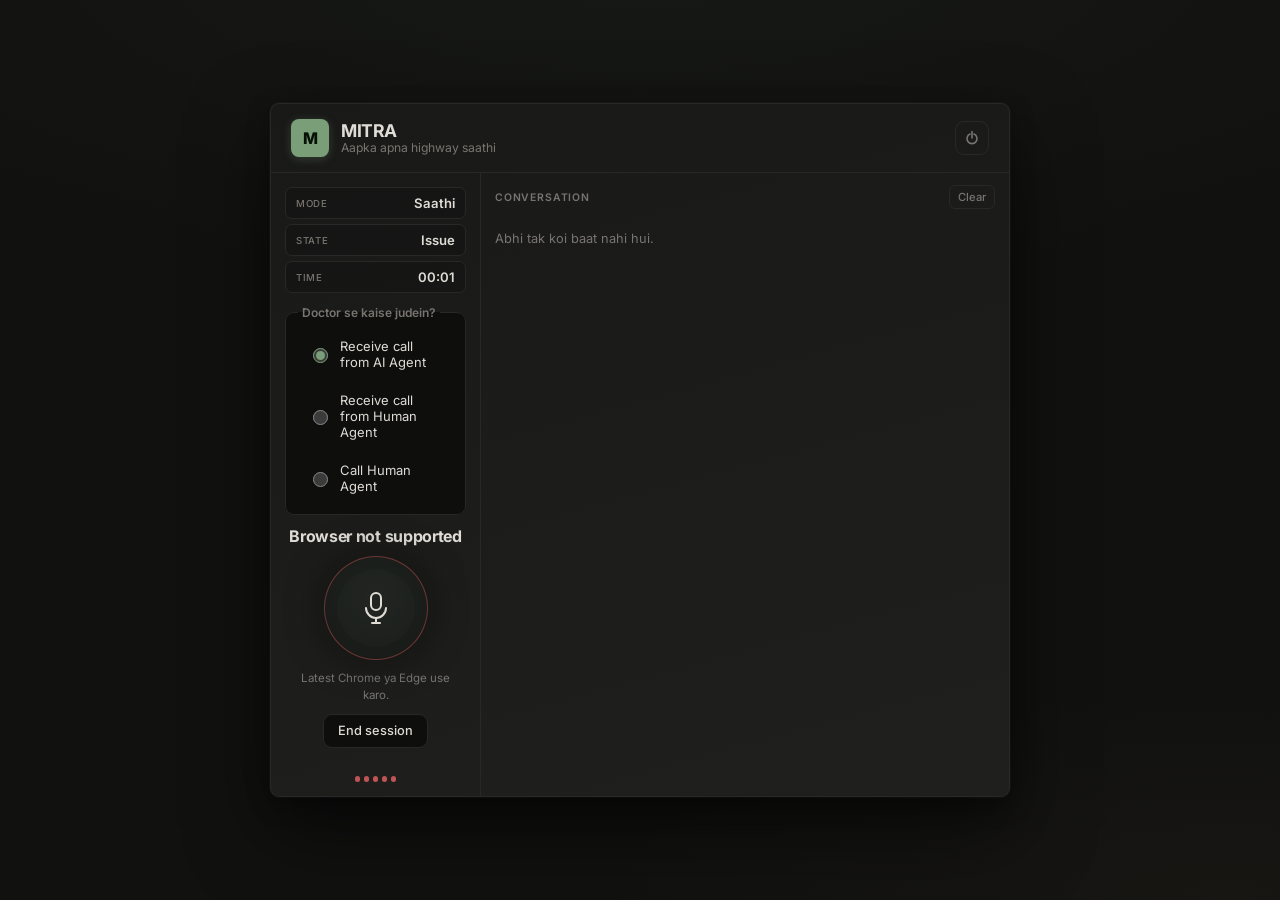
==== commit f3342851: "feat: tool calling" ====
--- a/public/index.html
+++ b/public/index.html
@@ -42,6 +42,22 @@
               <div><span>Time</span><strong id="durationText">00:00</strong></div>
             </div>
 
+            <fieldset id="callPrefGroup" class="call-pref">
+              <legend>Doctor se kaise judein?</legend>
+              <label class="call-pref-opt">
+                <input type="radio" name="callPref" value="ai_agent" checked>
+                <span>Receive call from AI Agent</span>
+              </label>
+              <label class="call-pref-opt">
+                <input type="radio" name="callPref" value="human_agent">
+                <span>Receive call from Human Agent</span>
+              </label>
+              <label class="call-pref-opt">
+                <input type="radio" name="callPref" value="call_human">
+                <span>Call Human Agent</span>
+              </label>
+            </fieldset>
+
             <div class="stage" aria-live="polite">
               <p id="statusText" class="status">Tap to start</p>
               <button id="micButton" class="mic-button" type="button" aria-label="Talk to MITRA">
@@ -80,6 +96,31 @@
       </section>
     </main>
 
+    <div id="callModal" class="call-modal" hidden>
+      <div class="call-modal-card" role="dialog" aria-modal="true" aria-labelledby="callModalText">
+        <div class="call-modal-icon" aria-hidden="true">
+          <svg width="26" height="26" viewBox="0 0 24 24" fill="none" stroke="currentColor" stroke-width="1.8" stroke-linecap="round" stroke-linejoin="round" aria-hidden="true">
+            <path d="M22 16.92v3a2 2 0 0 1-2.18 2 19.79 19.79 0 0 1-8.63-3.07 19.5 19.5 0 0 1-6-6 19.79 19.79 0 0 1-3.07-8.67A2 2 0 0 1 4.11 2h3a2 2 0 0 1 2 1.72c.13.96.36 1.9.7 2.81a2 2 0 0 1-.45 2.11L8.09 9.91a16 16 0 0 0 6 6l1.27-1.27a2 2 0 0 1 2.11-.45c.9.34 1.85.57 2.81.7A2 2 0 0 1 22 16.92z"/>
+          </svg>
+        </div>
+        <p id="callModalText" class="call-modal-text">Kya aapko call aa gayi?</p>
+        <p id="callModalTimer" class="call-modal-timer" hidden>30s</p>
+        <div id="callModalActions" class="call-modal-actions">
+          <button id="callYesButton" class="call-modal-yes" type="button">Haan, aa gayi</button>
+          <button id="callNoButton" class="call-modal-no" type="button">Nahi aayi</button>
+        </div>
+        <div id="callWaitActions" class="call-modal-actions" hidden>
+          <button id="callArrivedButton" class="call-modal-yes" type="button">Call aa gayi</button>
+        </div>
+        <div id="callDialActions" class="call-modal-actions call-dial-actions" hidden>
+          <a id="callDialLink" class="call-modal-yes call-dial-link" href="tel:">
+            <span id="callDialNumber"></span> par call karein
+          </a>
+          <button id="callDialClose" class="call-modal-no" type="button">Band karein</button>
+        </div>
+      </div>
+    </div>
+
     <script src="./app.js"></script>
   </body>
 </html>
--- a/public/styles.css
+++ b/public/styles.css
@@ -64,6 +64,158 @@
   overflow: hidden;
 }
 
+/* ── Call preference ── */
+
+.call-pref {
+  border: 1px solid var(--line);
+  border-radius: var(--radius);
+  background: var(--surface);
+  padding: 10px 12px 12px;
+  margin: 0;
+  display: flex;
+  flex-direction: column;
+  gap: 6px;
+}
+
+.call-pref legend {
+  padding: 0 4px;
+  font-size: 12px;
+  font-weight: 600;
+  color: var(--muted);
+}
+
+.call-pref-opt {
+  display: flex;
+  align-items: center;
+  gap: 9px;
+  padding: 7px 9px;
+  border-radius: 7px;
+  font-size: 13px;
+  color: var(--text);
+  cursor: pointer;
+  border: 1px solid transparent;
+  transition: background 0.15s ease, border-color 0.15s ease;
+}
+
+.call-pref-opt:hover { background: var(--panel-2); }
+
+.call-pref-opt input {
+  accent-color: var(--accent);
+  width: 15px;
+  height: 15px;
+  flex-shrink: 0;
+}
+
+.call-pref[data-locked="true"] {
+  opacity: 0.55;
+}
+
+.call-pref[data-locked="true"] .call-pref-opt {
+  cursor: not-allowed;
+}
+
+/* ── Call confirm modal ── */
+
+.call-modal {
+  position: fixed;
+  inset: 0;
+  z-index: 40;
+  display: grid;
+  place-items: center;
+  padding: 20px;
+  background: rgba(8, 8, 7, 0.72);
+  backdrop-filter: blur(3px);
+}
+
+.call-modal[hidden] { display: none; }
+
+.call-modal-card {
+  width: min(340px, 100%);
+  border: 1px solid var(--line);
+  border-radius: var(--radius);
+  background: linear-gradient(165deg, var(--panel) 0%, var(--panel-2) 100%);
+  box-shadow: 0 24px 64px rgba(0, 0, 0, 0.6);
+  padding: 24px 22px;
+  text-align: center;
+}
+
+.call-modal-icon {
+  width: 46px;
+  height: 46px;
+  margin: 0 auto 14px;
+  display: grid;
+  place-items: center;
+  border-radius: 50%;
+  color: var(--accent);
+  background: rgba(122, 158, 120, 0.12);
+  border: 1px solid rgba(122, 158, 120, 0.28);
+}
+
+.call-modal-text {
+  font-size: 16px;
+  font-weight: 600;
+  color: var(--text);
+}
+
+.call-modal-timer {
+  margin-top: 10px;
+  font-size: 30px;
+  font-weight: 700;
+  font-variant-numeric: tabular-nums;
+  color: var(--accent-2);
+}
+
+.call-modal-timer[hidden] { display: none; }
+
+.call-modal-actions {
+  margin-top: 18px;
+  display: flex;
+  gap: 10px;
+}
+
+.call-modal-actions[hidden] { display: none; }
+
+.call-modal-actions button {
+  flex: 1;
+  padding: 11px 12px;
+  border-radius: var(--radius);
+  border: 1px solid var(--line);
+  font-weight: 600;
+  color: var(--text);
+  background: var(--surface);
+  transition: border-color 0.15s ease, background 0.15s ease;
+}
+
+.call-modal-actions button:hover { border-color: var(--muted); }
+
+.call-modal-yes {
+  color: #0e120d !important;
+  background: var(--accent) !important;
+  border-color: var(--accent) !important;
+}
+
+.call-modal-no {
+  color: var(--danger) !important;
+  border-color: rgba(192, 84, 84, 0.4) !important;
+}
+
+.call-dial-actions {
+  flex-direction: column;
+}
+
+.call-dial-link {
+  display: block;
+  text-align: center;
+  text-decoration: none;
+  font-size: 16px;
+  padding: 13px 12px;
+}
+
+.call-dial-link #callDialNumber {
+  font-variant-numeric: tabular-nums;
+  letter-spacing: 0.5px;
+}
+
 /* ── Topbar (full width) ── */
 
 .topbar {
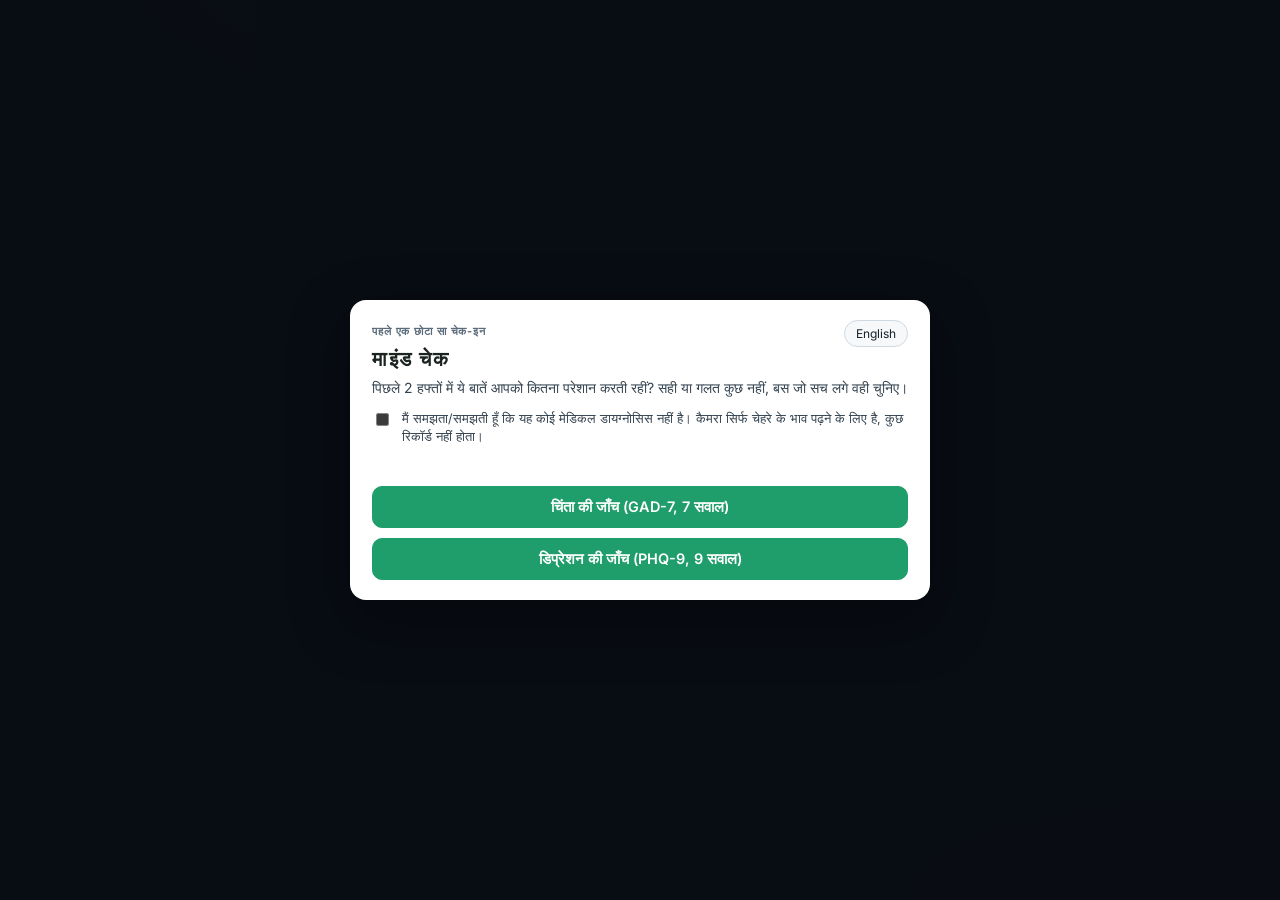
==== commit d9cc7f39: "Remove MongoDB, add Hindi depression/anxiety companion flow - Drop the database; Mind Check results " ====
--- a/public/index.html
+++ b/public/index.html
@@ -3,6 +3,7 @@
   <head>
     <meta charset="utf-8">
     <meta name="viewport" content="width=device-width, initial-scale=1">
+    <link rel="icon" type="image/jpeg" href="/assets/Mitra.jpeg">
     <title>MITRA</title>
     <link rel="preconnect" href="https://fonts.googleapis.com">
     <link rel="preconnect" href="https://fonts.gstatic.com" crossorigin>
@@ -16,7 +17,7 @@
         <!-- Full-width header -->
         <header class="topbar">
           <div class="brand-row">
-            <div class="mark" aria-hidden="true">M</div>
+            <img class="mark" src="/assets/Mitra.jpeg" alt="MITRA logo">
             <div>
               <h1>MITRA</h1>
               <p id="profileLine">Aapka apna highway saathi</p>
@@ -96,6 +97,10 @@
       </section>
     </main>
 
+    <div id="mindcheck" class="mindcheck" hidden>
+      <div id="mindcheckBody" class="mindcheck-card"></div>
+    </div>
+
     <div id="callModal" class="call-modal" hidden>
       <div class="call-modal-card" role="dialog" aria-modal="true" aria-labelledby="callModalText">
         <div class="call-modal-icon" aria-hidden="true">
@@ -122,5 +127,10 @@
     </div>
 
     <script src="./app.js"></script>
+    <script src="https://cdn.jsdelivr.net/npm/jspdf@2.5.2/dist/jspdf.umd.min.js"></script>
+    <script src="./mindcheck-data.js"></script>
+    <script src="./mindcheck-report.js"></script>
+    <script src="./mindcheck-store.js"></script>
+    <script src="./mindcheck.js"></script>
   </body>
 </html>
--- a/public/styles.css
+++ b/public/styles.css
@@ -752,3 +752,254 @@
 
   .transcript-wrap { padding: 10px 12px; }
 }
+
+
+/* Mind Check overlay (shown right after login, before MITRA) */
+.mindcheck { position: fixed; inset: 0; z-index: 50; display: flex; align-items: center; justify-content: center; padding: 16px; overflow-y: auto; background: rgba(8, 12, 20, 0.92); }
+.mindcheck[hidden] { display: none; }
+.mindcheck-card { width: min(560px, 100%); padding: 28px 24px; border-radius: 20px; background: #fff; color: #17212b; box-shadow: 0 20px 60px rgba(0, 0, 0, 0.35); }
+.mc-eyebrow { margin: 0 0 8px; font-size: 12px; font-weight: 700; letter-spacing: 0.08em; text-transform: uppercase; color: #5b6b7a; }
+.mc-title { margin: 0 0 10px; font-size: 26px; line-height: 1.2; }
+.mc-question { margin: 16px 0; font-size: 20px; line-height: 1.35; }
+.mc-copy { margin: 0 0 18px; line-height: 1.55; color: #33424f; }
+.mc-track { height: 6px; border-radius: 3px; background: #e3e8ee; overflow: hidden; }
+.mc-fill { height: 100%; background: #1f9d6b; transition: width 0.2s; }
+.mc-options { display: grid; gap: 10px; margin-bottom: 14px; }
+.mc-option, .mc-primary { padding: 14px 16px; border: 1px solid #cfd8e1; border-radius: 12px; background: #f6f8fa; font: inherit; font-weight: 600; text-align: left; color: inherit; cursor: pointer; }
+.mc-option:hover { border-color: #1f9d6b; background: #eefaf4; }
+.mc-primary { border-color: #1f9d6b; background: #1f9d6b; color: #fff; text-align: center; width: 100%; }
+.mc-back { border: 0; background: none; font: inherit; color: #5b6b7a; cursor: pointer; }
+.mc-back:disabled { opacity: 0.35; cursor: default; }
+.mc-score { margin: 12px 0 8px; font-size: 48px; font-weight: 800; }
+.mc-score span { font-size: 18px; font-weight: 500; color: #5b6b7a; }
+.mc-list { margin: 0 0 20px; padding-left: 20px; line-height: 1.55; color: #33424f; }
+body.mindcheck-open .app-shell { visibility: hidden; }
+
+.mc-gap { height: 10px; }
+
+/* Mind Check: full screening UI + dashboard */
+.mindcheck-card { width: min(720px, 100%); max-height: calc(100vh - 32px); overflow-y: auto; }
+.mc-row { display: flex; align-items: center; justify-content: space-between; gap: 8px; }
+.mc-chips { display: flex; gap: 6px; }
+.mc-chip { padding: 6px 12px; border: 1px solid #cfd8e1; border-radius: 999px; background: #f6f8fa; font: inherit; font-size: 13px; color: inherit; cursor: pointer; }
+.mc-consent { display: flex; gap: 10px; align-items: flex-start; margin: 0 0 12px; font-size: 14px; line-height: 1.45; color: #33424f; }
+.mc-error { min-height: 18px; margin: 0 0 10px; font-size: 14px; color: #c0392b; }
+.mc-note, .mc-transcript { margin: 6px 0 0; font-size: 14px; color: #5b6b7a; }
+.mc-camera { position: relative; margin: 14px 0 4px; border-radius: 14px; overflow: hidden; background: #0d1520; aspect-ratio: 4 / 3; max-height: 220px; }
+.mc-video { width: 100%; height: 100%; object-fit: cover; transform: scaleX(-1); }
+.mc-badge { position: absolute; left: 8px; bottom: 8px; padding: 4px 10px; border-radius: 999px; background: rgba(0, 0, 0, 0.6); color: #fff; font-size: 12px; }
+.mc-field { display: grid; gap: 6px; margin-bottom: 12px; font-size: 14px; font-weight: 600; }
+.mc-field input { padding: 12px 14px; border: 1px solid #cfd8e1; border-radius: 10px; font: inherit; }
+.mc-sub { margin: 20px 0 8px; font-size: 15px; }
+.mc-alert { margin: 0 0 8px; padding: 12px 14px; border-radius: 12px; background: #fdecea; color: #a93226; font-weight: 700; }
+.mc-bands { display: grid; gap: 4px; }
+.mc-band { display: flex; gap: 14px; padding: 6px 10px; border-radius: 8px; font-size: 14px; }
+.mc-band span:first-child { min-width: 52px; }
+.mc-band em { margin-left: auto; font-style: normal; font-weight: 700; color: #1f9d6b; }
+.mc-band.mine { background: #e9f4ee; font-weight: 700; }
+.mc-dist-row { display: grid; grid-template-columns: 130px 1fr 40px; align-items: center; gap: 8px; margin-bottom: 4px; font-size: 14px; }
+.mc-dist-bar { height: 8px; border-radius: 4px; background: #e3e8ee; overflow: hidden; }
+.mc-book, .mc-linkbtn { display: inline-block; padding: 10px 14px; border-radius: 10px; background: #eefaf4; border: 1px solid #1f9d6b; color: #17603f; font-weight: 700; text-align: center; text-decoration: none; }
+.mc-actions { display: flex; flex-wrap: wrap; gap: 8px; margin: 20px 0 10px; }
+.mc-secondary { padding: 10px 14px; border: 1px solid #cfd8e1; border-radius: 10px; background: #f6f8fa; font: inherit; font-weight: 600; color: inherit; cursor: pointer; }
+.mc-fine { margin: 0 0 12px; font-size: 12px; color: #5b6b7a; }
+.dash-body { background: #f3f6f9; color: #17212b; min-height: 100vh; }
+.dash { max-width: 1100px; margin: 0 auto; padding: 24px 16px; }
+.dash-head { display: flex; flex-wrap: wrap; justify-content: space-between; gap: 12px; align-items: center; margin-bottom: 20px; }
+.dash-head h1 { margin: 0 0 4px; }
+.dash-head p { margin: 0; color: #5b6b7a; }
+.dash-actions { display: flex; gap: 8px; }
+.dash-export { width: auto; }
+.dash-stats { display: grid; grid-template-columns: repeat(auto-fit, minmax(180px, 1fr)); gap: 12px; margin-bottom: 20px; }
+.dash-stats div { padding: 16px; border-radius: 14px; background: #fff; display: grid; gap: 4px; }
+.dash-stats strong { font-size: 28px; }
+.dash-stats span { color: #5b6b7a; font-size: 13px; }
+.dash-table-wrap { overflow-x: auto; border-radius: 14px; background: #fff; }
+.dash-table-wrap table { width: 100%; border-collapse: collapse; font-size: 14px; }
+.dash-table-wrap th, .dash-table-wrap td { padding: 12px; text-align: left; border-bottom: 1px solid #eef1f5; vertical-align: top; }
+.dash-empty { padding: 24px; text-align: center; color: #5b6b7a; }
+
+/* Mind Check v2: one-question-at-a-time stage, live expressions */
+.mindcheck-card.mc-wide { width: min(1040px, 100%); }
+.mc-stage { display: grid; grid-template-columns: 320px 1fr; gap: 20px; margin-top: 14px; align-items: start; }
+@media (max-width: 820px) { .mc-stage { grid-template-columns: 1fr; } }
+.mc-dots { display: flex; gap: 6px; margin-top: 10px; }
+.mc-dot { flex: 1; height: 6px; border-radius: 3px; background: #e3e8ee; transition: background 0.3s, transform 0.3s; }
+.mc-dot.done { background: #1f9d6b; }
+.mc-dot.now { background: #f0b429; transform: scaleY(1.6); }
+.mc-camera { margin: 0; max-height: none; }
+.mc-facebox { position: absolute; border: 2px solid #3ddc97; border-radius: 8px; box-shadow: 0 0 0 1px rgba(0,0,0,0.3); transition: all 0.25s; pointer-events: none; }
+.mc-status { position: absolute; left: 8px; bottom: 8px; right: 8px; padding: 5px 10px; border-radius: 10px; background: rgba(0, 0, 0, 0.65); color: #fff; font-size: 12px; line-height: 1.3; }
+.mc-status[data-state="ok"] { background: rgba(31, 157, 107, 0.85); }
+.mc-status[data-state="none"] { background: rgba(192, 57, 43, 0.9); }
+.mc-emopanel { margin-top: 12px; padding: 12px; border-radius: 14px; background: #f6f8fa; border: 1px solid #e3e8ee; }
+.mc-emotitle { margin: 0 0 8px; font-size: 12px; font-weight: 700; letter-spacing: 0.06em; text-transform: uppercase; color: #5b6b7a; }
+.mc-emohead { display: flex; align-items: center; gap: 10px; margin-bottom: 10px; }
+.mc-emoji { font-size: 44px; line-height: 1; }
+.mc-emoname { font-size: 20px; }
+.mc-emorow { display: grid; grid-template-columns: 96px 1fr 38px; align-items: center; gap: 8px; margin-bottom: 5px; font-size: 13px; color: #33424f; }
+.mc-emorow .mc-fill { transition: width 0.3s; background: #9db4c7; }
+.mc-emorow.top { font-weight: 700; color: #17212b; }
+.mc-emorow.top .mc-fill { background: #1f9d6b; }
+.mc-qcard { padding: 22px; border-radius: 18px; background: linear-gradient(180deg, #f4fbf7, #ffffff); border: 1px solid #d9eee2; }
+.mc-qcard.mc-enter { animation: mcSlide 0.35s ease-out; }
+@keyframes mcSlide { from { opacity: 0; transform: translateX(28px); } to { opacity: 1; transform: none; } }
+.mc-qnum { margin: 0 0 6px; font-size: 13px; font-weight: 700; color: #1f9d6b; text-transform: uppercase; letter-spacing: 0.08em; }
+.mc-qcard .mc-question { margin: 0 0 18px; font-size: 26px; line-height: 1.3; }
+.mc-qcard .mc-option { display: flex; align-items: center; gap: 12px; padding: 16px; font-size: 17px; transition: transform 0.12s, background 0.12s, border-color 0.12s; }
+.mc-qcard .mc-option:hover:not(:disabled) { transform: translateX(4px); }
+.mc-key { display: inline-grid; place-items: center; width: 28px; height: 28px; border-radius: 8px; background: #e3e8ee; font-size: 13px; font-weight: 700; }
+.mc-option.selected { background: #1f9d6b; border-color: #1f9d6b; color: #fff; }
+.mc-option.selected .mc-key { background: rgba(255,255,255,0.25); color: #fff; }
+.mc-below { margin-top: 10px; }
+.mc-insight { margin: 0 0 8px; padding: 12px 14px; border-radius: 12px; line-height: 1.5; background: #eef6fb; color: #23506b; }
+.mc-insight.insightMismatch, .mc-insight.insightConfirm { background: #fff4e0; color: #8a5a00; }
+.mc-insight.insightCalm { background: #fdecea; color: #a93226; }
+@media (max-width: 820px) {
+  .mc-main { order: -1; }
+  .mc-camera { max-height: 170px; }
+  .mc-qcard .mc-question { font-size: 22px; }
+}
+
+/* Mind Check v3: tier, safety card */
+.mc-tier { display: inline-block; margin: 0 0 10px; padding: 6px 12px; border-radius: 999px; font-size: 13px; font-weight: 700; background: #e9f4ee; color: #17603f; }
+.mc-tier.elevated { background: #fff4e0; color: #8a5a00; }
+.mc-tier.urgent { background: #fdecea; color: #a93226; }
+.mc-safety { background: #fff4e0; color: #8a5a00; }
+
+/* Mind Check v4: professional report sheet on the Positive Mind Care letterhead */
+.mindcheck-card.mc-sheet { padding: 0; overflow-x: hidden; }
+.mc-lh { display: block; width: 100%; height: auto; }
+.mc-sheet-body { padding: 18px 26px 24px; }
+.mc-sheet-title { align-items: flex-start; }
+.mc-sheet-title .mc-title { margin: 0 0 2px; font-size: 22px; letter-spacing: 0.02em; color: #3a5446; }
+.mc-details { display: grid; grid-template-columns: repeat(auto-fit, minmax(190px, 1fr)); gap: 1px; margin: 12px 0 16px; border: 1px solid #d6dfda; border-radius: 10px; overflow: hidden; background: #d6dfda; }
+.mc-detail { display: grid; gap: 2px; padding: 10px 14px; background: #f4f7f5; }
+.mc-detail small { font-size: 10px; letter-spacing: 0.08em; text-transform: uppercase; color: #6e7672; }
+.mc-detail strong { font-size: 14px; overflow-wrap: anywhere; }
+.mc-panel { padding: 18px 20px 12px; border: 1px solid #d6dfda; border-left: 5px solid #1f9d6b; border-radius: 12px; background: #fff; }
+.mc-panel-top { display: flex; justify-content: space-between; align-items: flex-start; gap: 12px; flex-wrap: wrap; }
+.mc-panel-top small { font-size: 10px; letter-spacing: 0.1em; text-transform: uppercase; color: #6e7672; }
+.mc-panel .mc-score { margin: 2px 0 0; font-size: 44px; line-height: 1; }
+.mc-panel-right { display: grid; justify-items: end; gap: 8px; }
+.mc-panel-right .mc-tier { margin: 0; }
+.mc-pill { padding: 7px 16px; border-radius: 999px; color: #fff; font-weight: 800; font-size: 14px; letter-spacing: 0.04em; text-shadow: 0 1px 1px rgba(0,0,0,0.25); }
+.mc-gauge { position: relative; margin-top: 42px; }
+.mc-gauge-marker { position: absolute; top: -34px; transform: translateX(-50%); display: grid; justify-items: center; gap: 2px; font-size: 12px; font-weight: 800; white-space: nowrap; z-index: 2; }
+.mc-gauge-marker::after { content: ""; width: 0; height: 0; border-left: 7px solid transparent; border-right: 7px solid transparent; border-top: 10px solid #1c2420; }
+.mc-gauge-bar { display: flex; gap: 2px; height: 16px; border-radius: 8px; overflow: hidden; }
+.mc-gauge-seg { min-width: 0; }
+.mc-gauge-labels { display: flex; gap: 2px; margin-top: 6px; }
+.mc-gauge-label { display: grid; justify-items: center; text-align: center; gap: 1px; font-size: 11px; color: #6e7672; min-width: 0; }
+.mc-gauge-label strong { color: #1c2420; font-size: 12px; }
+.mc-rtable { border: 1px solid #d6dfda; border-radius: 10px; overflow: hidden; font-size: 14px; }
+.mc-rrow { display: grid; grid-template-columns: 70px 190px 1fr; gap: 10px; align-items: center; padding: 9px 14px; border-top: 1px solid #eef1ef; }
+.mc-rrow.head { border-top: 0; background: #3a5446; color: #fff; font-size: 12px; font-weight: 700; letter-spacing: 0.04em; text-transform: uppercase; }
+.mc-rrow.mine { background: #e9f4ee; font-weight: 700; }
+.mc-rrow em { font-style: normal; color: #1f9d6b; }
+.mc-dot2 { display: inline-block; width: 11px; height: 11px; margin-right: 8px; border-radius: 50%; vertical-align: -1px; }
+@media (max-width: 640px) { .mc-rrow { grid-template-columns: 56px 1fr; } .mc-rrow span:nth-child(3) { grid-column: 1 / -1; color: #6e7672; font-size: 13px; } .mc-sheet-body { padding: 14px 16px 20px; } }
+
+/* MITRA logo (public/assets/Mitra.jpeg) */
+img.mark { width: 42px; height: 42px; padding: 0; border-radius: 50%; object-fit: cover; background: none; box-shadow: 0 2px 10px rgba(0, 0, 0, 0.35); }
+.login-brand img.mark { width: 64px; height: 64px; }
+.mc-logo { display: block; width: 96px; height: 96px; margin: 0 auto 10px; border-radius: 50%; object-fit: cover; box-shadow: 0 6px 20px rgba(0, 0, 0, 0.25); }
+
+.mindcheck-card .mc-title, .mindcheck-card .mc-question { color: #1c2420; }
+.mindcheck-card .mc-sheet-title .mc-title { color: #3a5446; }
+
+/* Compact sizing pass: smaller, calmer text across Mind Check + report */
+#callPrefGroup { display: none; }
+.mindcheck { padding: 10px; }
+.mindcheck-card { width: min(580px, 100%); padding: 20px 22px; font-size: 14px; border-radius: 16px; max-height: calc(100vh - 20px); }
+.mindcheck-card.mc-wide { width: min(920px, 100%); }
+.mindcheck-card.mc-sheet { width: min(760px, 100%); padding: 0; }
+.mindcheck-card .mc-eyebrow { font-size: 11px; margin-bottom: 4px; }
+.mindcheck-card .mc-title { font-size: 20px; margin-bottom: 6px; }
+.mindcheck-card .mc-copy { font-size: 14px; line-height: 1.5; margin-bottom: 12px; }
+.mindcheck-card .mc-consent { font-size: 12.5px; }
+.mindcheck-card .mc-option, .mindcheck-card .mc-primary { padding: 11px 14px; font-size: 14.5px; border-radius: 10px; }
+.mindcheck-card .mc-chip { padding: 5px 11px; font-size: 12px; }
+.mindcheck-card .mc-stage { grid-template-columns: 260px 1fr; gap: 16px; margin-top: 10px; }
+.mindcheck-card .mc-camera { aspect-ratio: 4 / 3; max-height: 195px; border-radius: 12px; }
+.mindcheck-card .mc-status { font-size: 11px; padding: 4px 8px; }
+.mindcheck-card .mc-emopanel { padding: 10px; margin-top: 10px; }
+.mindcheck-card .mc-emotitle { font-size: 10px; margin-bottom: 6px; }
+.mindcheck-card .mc-emoji { font-size: 30px; }
+.mindcheck-card .mc-emoname { font-size: 15px; }
+.mindcheck-card .mc-emohead { margin-bottom: 6px; gap: 8px; }
+.mindcheck-card .mc-emorow { grid-template-columns: 84px 1fr 34px; font-size: 11.5px; margin-bottom: 3px; }
+.mindcheck-card .mc-qcard { padding: 16px; border-radius: 14px; }
+.mindcheck-card .mc-qnum { font-size: 11px; margin-bottom: 4px; }
+.mindcheck-card .mc-qcard .mc-question { font-size: 18px; line-height: 1.35; margin-bottom: 12px; }
+.mindcheck-card .mc-qcard .mc-option { padding: 10px 12px; font-size: 14.5px; gap: 10px; }
+.mindcheck-card .mc-options { gap: 8px; margin-bottom: 8px; }
+.mindcheck-card .mc-key { width: 24px; height: 24px; font-size: 12px; border-radius: 6px; }
+.mindcheck-card .mc-note, .mindcheck-card .mc-transcript { font-size: 12.5px; }
+.mindcheck-card .mc-back { font-size: 13px; }
+.mindcheck-card .mc-fine { font-size: 11px; }
+.mindcheck-card .mc-field input { padding: 10px 12px; font-size: 14px; }
+.mindcheck-card .mc-field { font-size: 13px; }
+.mc-sheet-body { padding: 14px 22px 20px; }
+.mindcheck-card .mc-sheet-title .mc-title { font-size: 17px; }
+.mc-detail { padding: 8px 12px; }
+.mc-detail small { font-size: 9.5px; }
+.mc-detail strong { font-size: 13px; }
+.mc-panel { padding: 14px 16px 10px; }
+.mc-panel .mc-score { font-size: 34px; }
+.mindcheck-card .mc-score span { font-size: 15px; }
+.mc-pill { font-size: 12px; padding: 5px 13px; }
+.mindcheck-card .mc-tier { font-size: 12px; padding: 4px 10px; }
+.mc-gauge { margin-top: 38px; }
+.mc-gauge-marker { font-size: 11px; }
+.mc-gauge-bar { height: 13px; }
+.mc-gauge-label { font-size: 10px; }
+.mc-gauge-label strong { font-size: 11px; }
+.mc-rtable { font-size: 12.5px; }
+.mc-rrow { padding: 7px 12px; grid-template-columns: 60px 170px 1fr; }
+.mc-rrow.head { font-size: 10.5px; }
+.mindcheck-card .mc-sub { font-size: 13px; margin: 16px 0 6px; letter-spacing: 0.02em; text-transform: uppercase; color: #3a5446; }
+.mindcheck-card .mc-list { font-size: 13.5px; line-height: 1.5; margin-bottom: 14px; }
+.mindcheck-card .mc-alert, .mindcheck-card .mc-insight { font-size: 13px; padding: 10px 12px; }
+.mindcheck-card .mc-dist-row { font-size: 12.5px; grid-template-columns: 110px 1fr 36px; }
+.mindcheck-card .mc-book, .mindcheck-card .mc-linkbtn, .mindcheck-card .mc-secondary { font-size: 13px; padding: 8px 12px; }
+.mindcheck-card .mc-band, .mindcheck-card .mc-alert { font-size: 13px; }
+@media (max-width: 820px) { .mindcheck-card .mc-stage { grid-template-columns: 1fr; } .mindcheck-card .mc-camera { max-height: 150px; } }
+
+/* Mind Check v5: call-now card, dashboard filters */
+.mc-callcard { display: grid; gap: 8px; margin: 10px 0; padding: 14px; border-radius: 12px; background: #fff4e0; color: #8a5a00; font-size: 13.5px; font-weight: 600; }
+.mc-callcard.urgent { background: #fdecea; color: #a93226; }
+.mc-callcard p { margin: 0; }
+.mc-callnow { display: block; padding: 12px; border-radius: 10px; background: #c0392b; color: #fff; text-align: center; font-weight: 800; font-size: 15px; text-decoration: none; }
+.mc-callcard:not(.urgent) .mc-callnow { background: #d98a00; }
+.dash-filters { display: flex; flex-wrap: wrap; gap: 8px; margin-bottom: 14px; }
+.dash-filters input, .dash-filters select { padding: 9px 12px; border: 1px solid #cfd8e1; border-radius: 10px; font: inherit; font-size: 14px; background: #fff; }
+.dash-filters input { flex: 1; min-width: 200px; }
+.dash-badge { display: inline-block; padding: 3px 9px; border-radius: 999px; font-size: 12px; font-weight: 700; background: #e9f4ee; color: #17603f; }
+.dash-badge.elevated { background: #fff4e0; color: #8a5a00; }
+.dash-badge.urgent { background: #fdecea; color: #a93226; }
+.dash-badge.due { background: #fdecea; color: #a93226; }
+
+.dash-filters input, .dash-filters select { color: #17212b; }
+
+.mc-trend { padding: 10px 12px; border-radius: 10px; background: #f4f7f5; }
+.mc-trend.better { background: #e9f4ee; color: #17603f; }
+.mc-trend.worse { background: #fdecea; color: #a93226; }
+
+/* Your answers: every question with A-D boxes */
+.mc-answers { border: 1px solid #d6dfda; border-radius: 10px; overflow: hidden; }
+.mc-arow { display: grid; grid-template-columns: 26px 1fr auto; gap: 10px; align-items: center; padding: 9px 12px; border-top: 1px solid #eef1ef; }
+.mc-arow:first-child { border-top: 0; }
+.mc-anum { display: grid; place-items: center; width: 24px; height: 24px; border-radius: 50%; background: #e9f4ee; color: #17603f; font-size: 12px; font-weight: 800; }
+.mc-atext p { margin: 0 0 2px; font-size: 13px; line-height: 1.35; color: #1c2420; }
+.mc-atext small { font-size: 12px; font-weight: 700; color: #3a5446; }
+.mc-abox { display: flex; gap: 4px; }
+.mc-abox-item { display: grid; place-items: center; width: 26px; height: 26px; border: 1px solid #cfd8e1; border-radius: 6px; background: #f6f8fa; color: #6e7672; font-size: 12px; font-weight: 700; }
+.mc-abox-item.on { border-color: #3a5446; background: #3a5446; color: #fff; }
+@media (max-width: 640px) { .mc-arow { grid-template-columns: 26px 1fr; } .mc-abox { grid-column: 2; } }
+
+
+/* MITRA card: both buttons are real <button>s that open MITRA */
+.mc-callnow { width: 100%; border: 0; font: inherit; cursor: pointer; }
+.mc-callcard.normal { background: #e9f4ee; color: #17603f; }
+.mc-callcard.normal .mc-callnow { background: #1f9d6b; }
